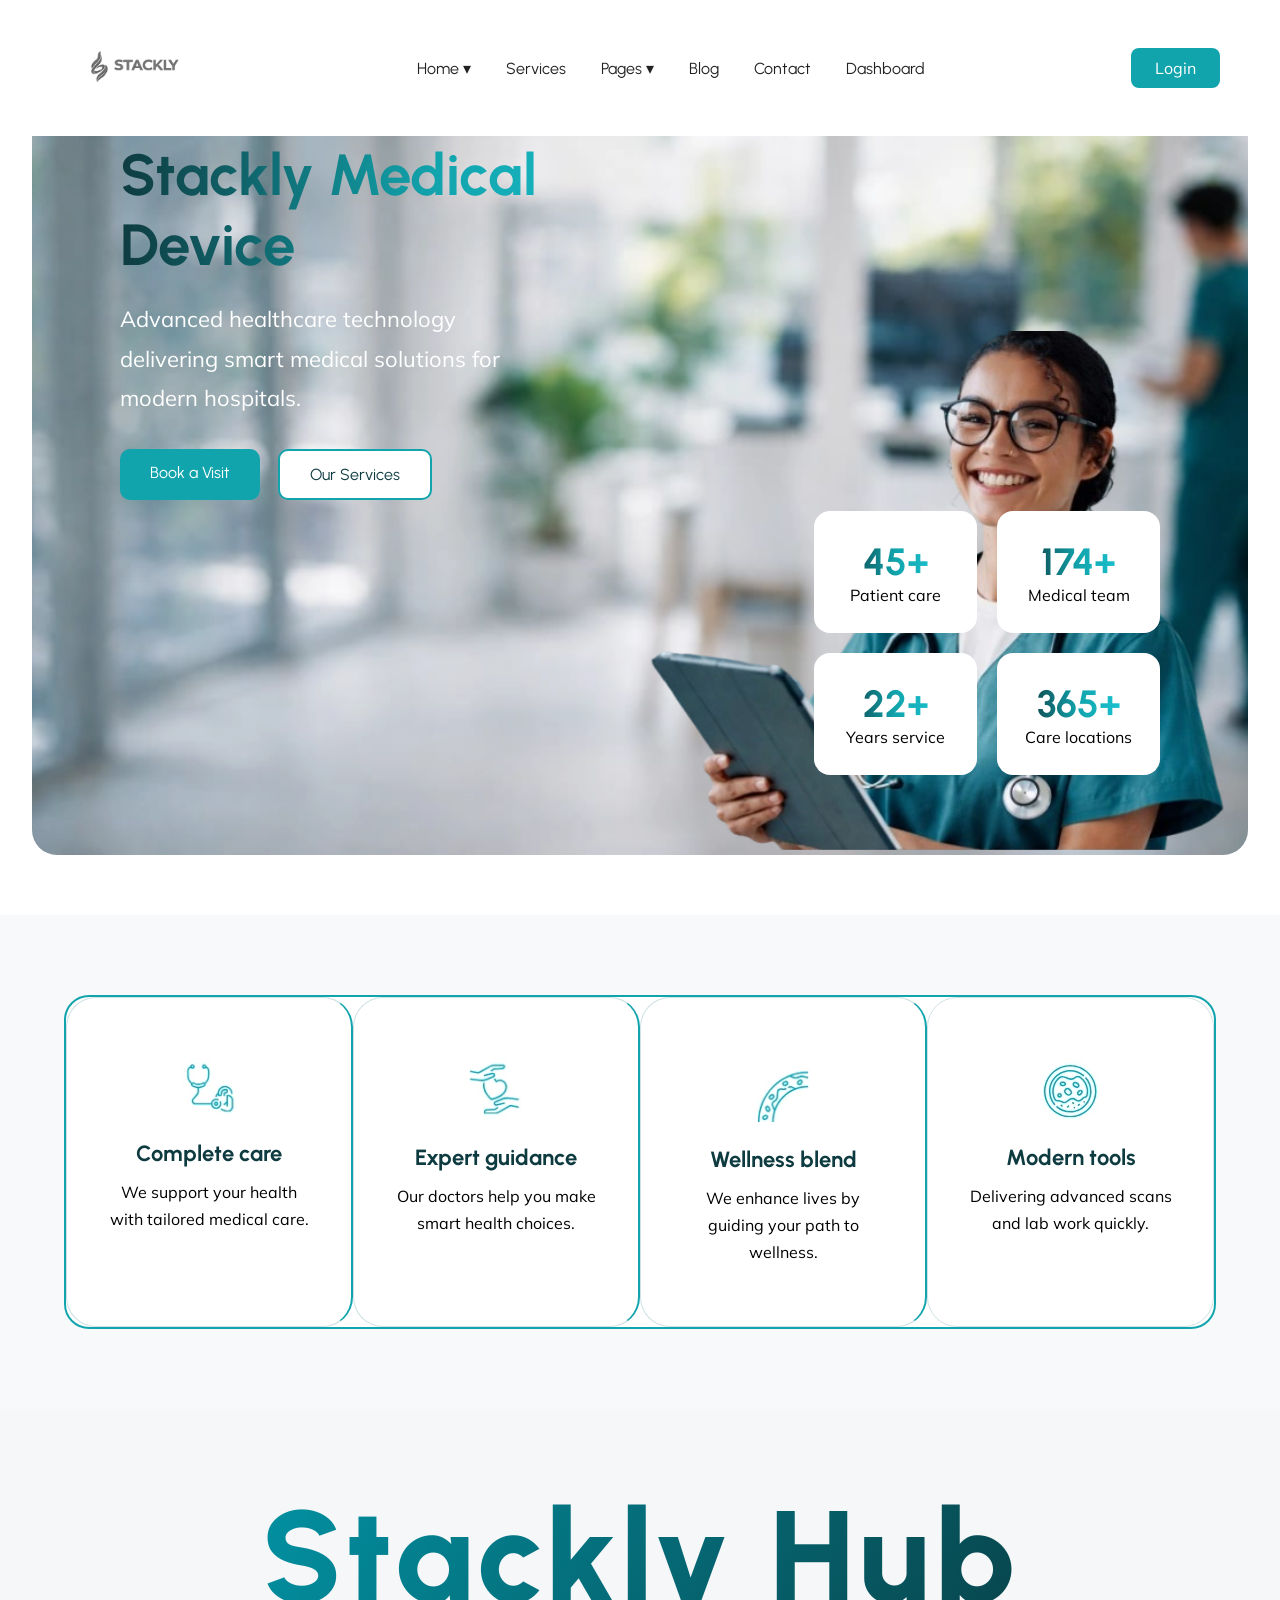
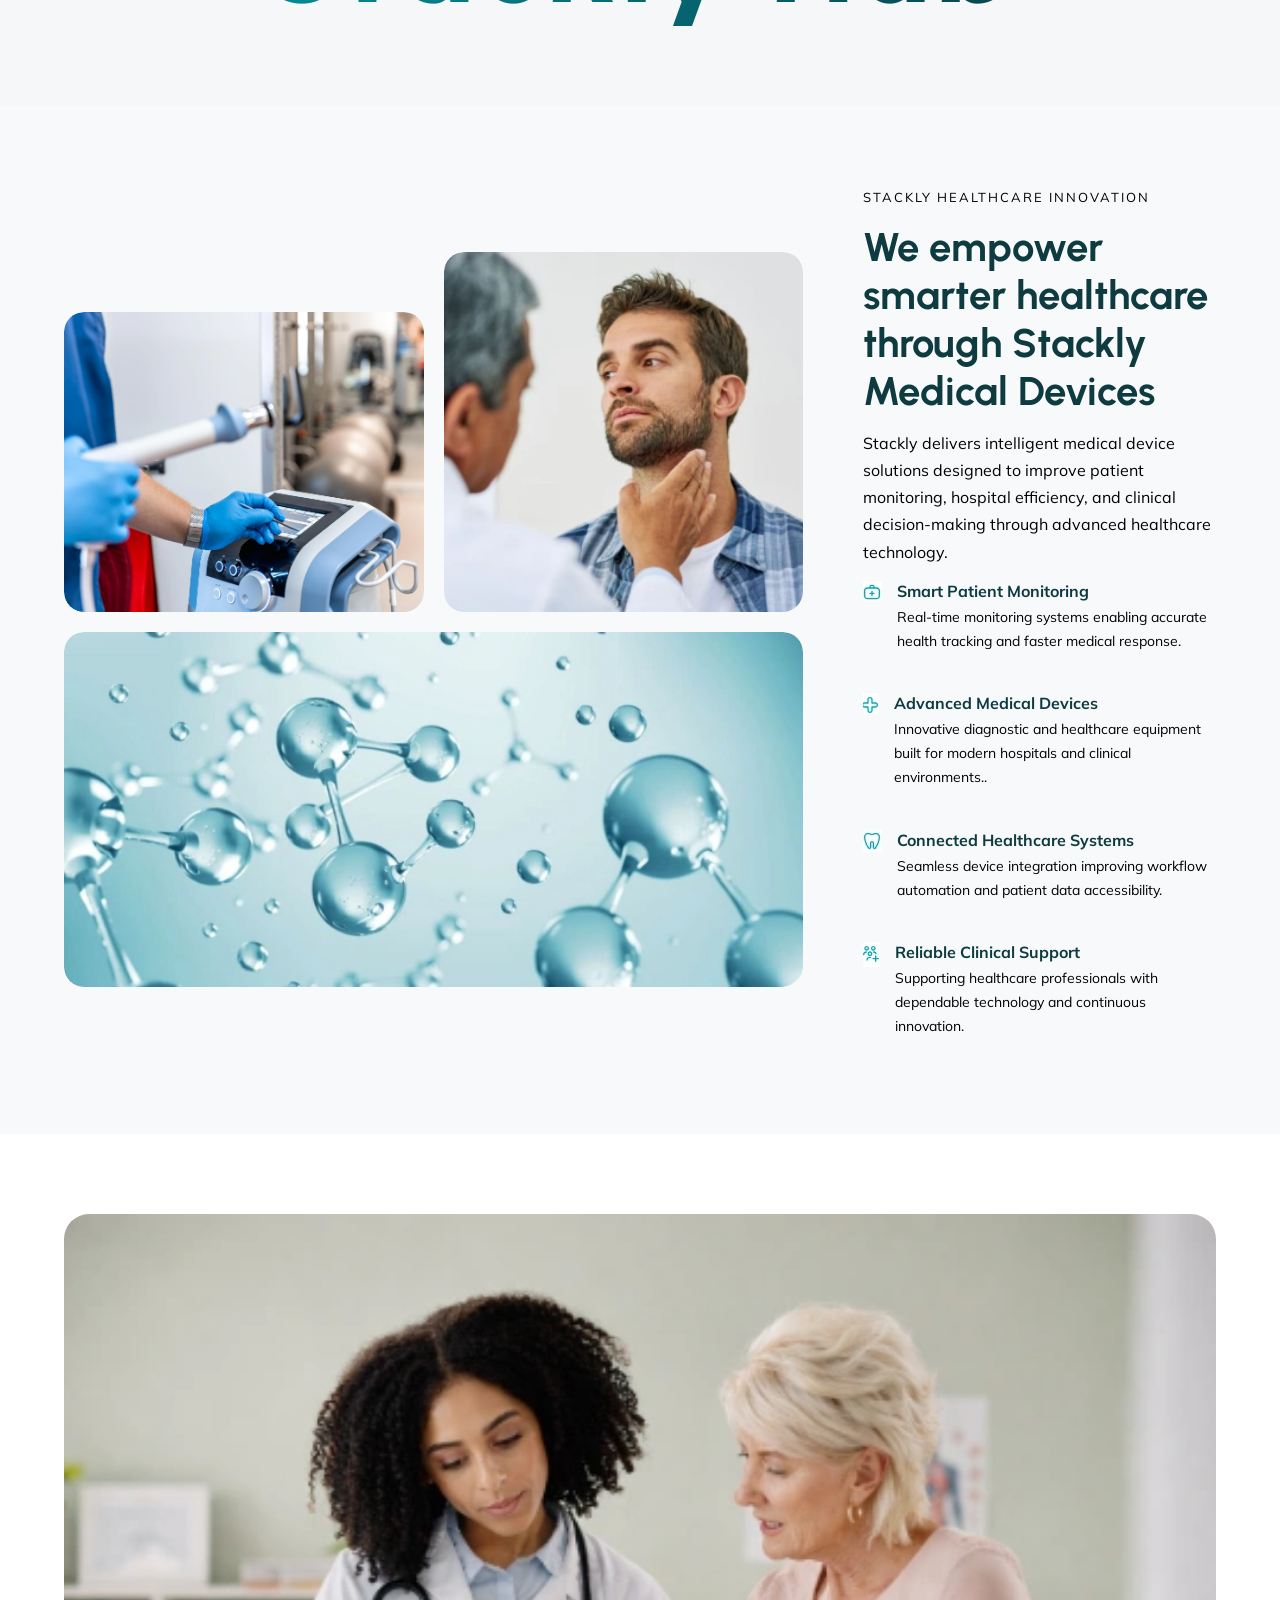
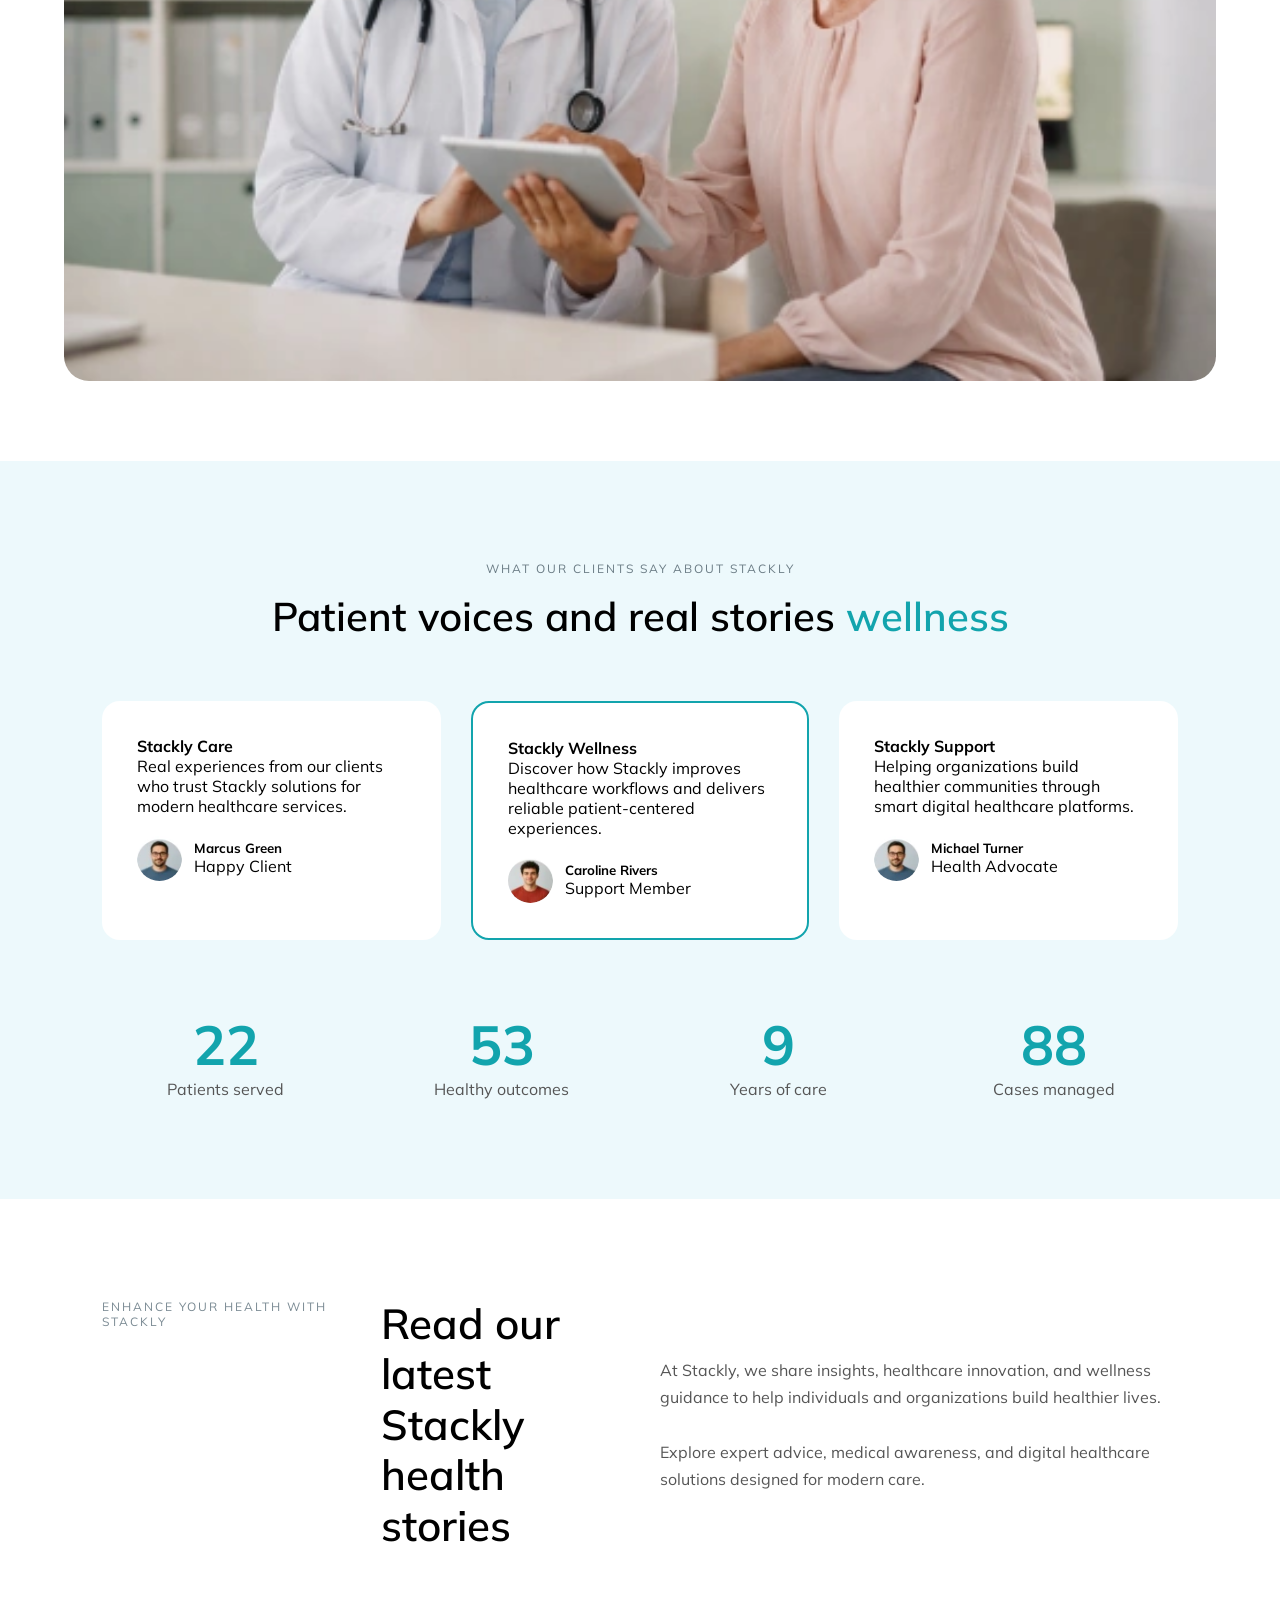
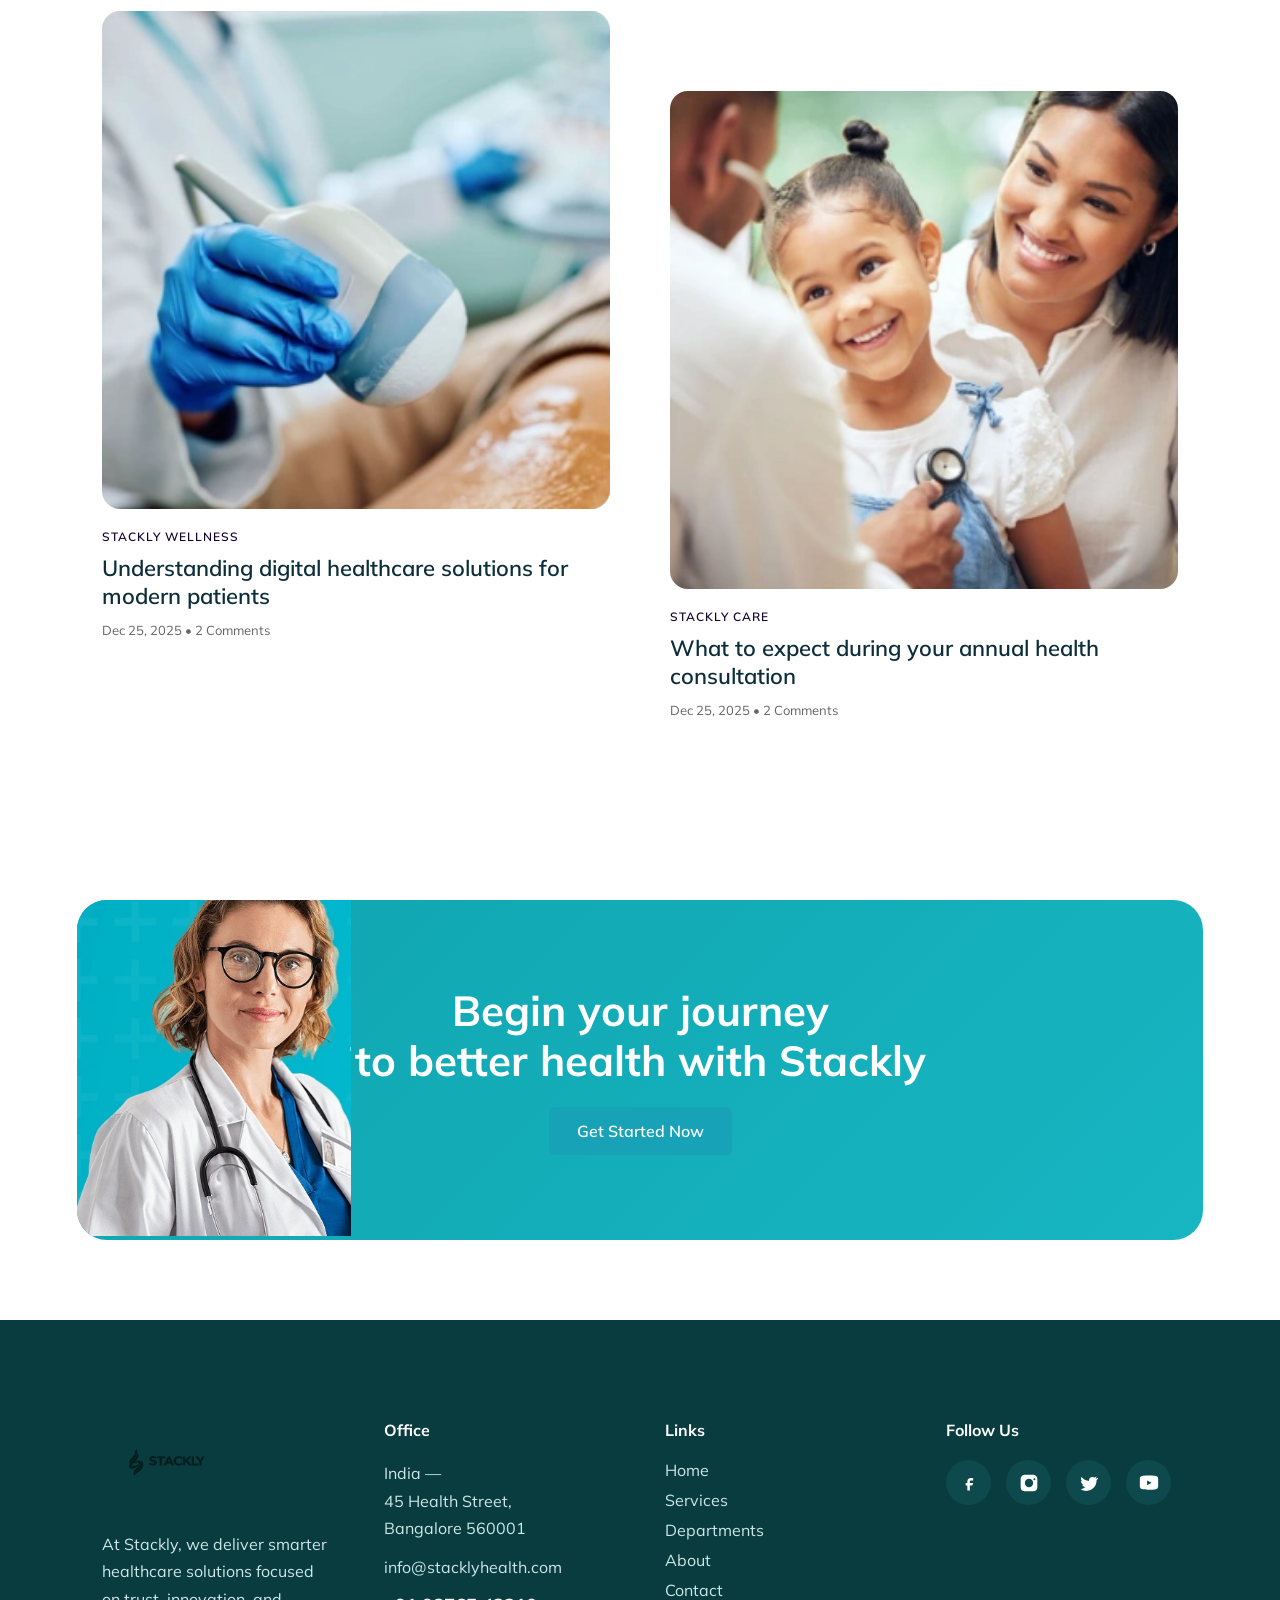
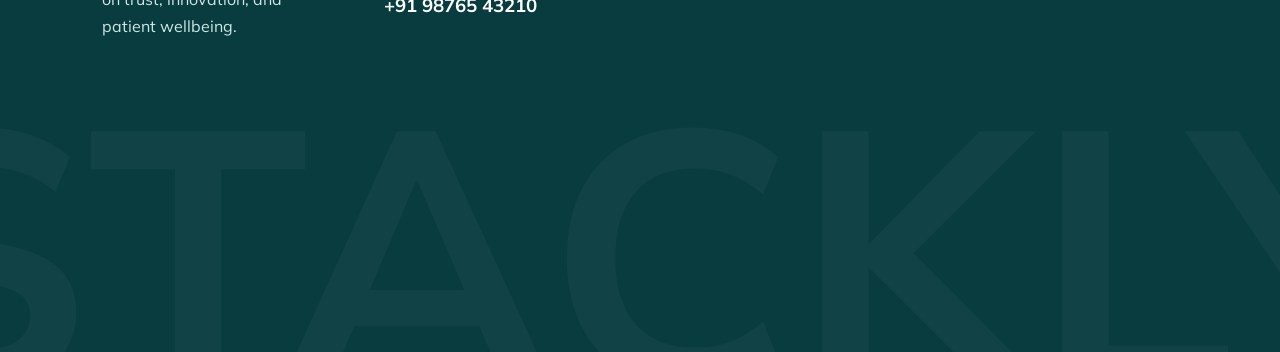
==== index.html @ c8703c29 "new commit" ====
<!DOCTYPE html>
<html lang="en">
<head>

<meta charset="UTF-8">
<meta name="viewport" content="width=device-width,initial-scale=1">

<title>Stackly Medical</title>

<link rel="stylesheet" href="style.css">

<link href="https://fonts.googleapis.com/css2?family=Urbanist:wght@700&family=Mulish:wght@400&display=swap" rel="stylesheet">

<link href="https://cdnjs.cloudflare.com/ajax/libs/font-awesome/6.5.0/css/all.min.css" rel="stylesheet">

</head>

<body>

<!-- ================= NAVBAR ================= -->
<header class="header">

<div class="logo">
<img src="images/bank.webp">
</div>

<nav class="nav" id="nav">

<button class="close-btn" id="closeBtn">✕</button>

<ul>

<li class="dropdown">
<a href="index.html">Home ▾</a>
<ul class="menu">
<li><a href="home2.html">Home 2</a></li>
</ul>
</li>

<li><a href="services.html">Services</a></li>

<li class="dropdown">
<a href="#">Pages ▾</a>
<ul class="menu">
<li><a href="departments.html">Departments</a></li>
<li><a href="about.html">AboutUs</a></li>
<li><a href="ourdoctors.html">OurDoctors</a></li>


</ul>
</li>

<li><a href="blog.html">Blog</a></li>
<li><a href="contact.html">Contact</a></li>
<li><a href="dashboard.html">Dashboard</a></li>

</ul>

<!-- ✅ MOBILE LOGIN -->
<div class="mobile-login">
<a href="login.html" class="login-btn desktop-login">
Login
</a>
</div>

</nav>

<!-- ✅ DESKTOP LOGIN -->
<a href="login.html" class="login-btn desktop-login">
Login
</a>

</button>

<div class="hamburger" id="hamburger">☰</div>

</header>


<!-- ================= HERO ================= -->

<section class="hero">

<div class="hero-bg"></div>

<!-- LEFT -->
<div class="hero-left reveal">
<h1>Stackly Medical Device</h1>

<p>
Advanced healthcare technology delivering smart
medical solutions for modern hospitals.
</p>

<div class="buttons">
<a href="404.html" class="primary">
Book a Visit
</a>

<a href="404.html" class="secondary">
Our Services
</a>
</div>
</div>


<!-- CENTER IMAGE -->
<div class="hero-image reveal">
<img src="images/girl5.webp">
</div>


<!-- RIGHT COUNTERS -->
<div class="hero-right reveal">

<div class="card">
<h2 class="counter" data-target="45">0</h2>
<p>Patient care</p>
</div>

<div class="card">
<h2 class="counter" data-target="174">0</h2>
<p>Medical team</p>
</div>

<div class="card">
<h2 class="counter" data-target="22">0</h2>
<p>Years service</p>
</div>

<div class="card">
<h2 class="counter" data-target="365">0</h2>
<p>Care locations</p>
</div>

</div>

</section>



<section class="features">

<div class="feature-box">

<div class="feature-card reveal">
<img src="images/doctorcare.webp" alt="">
<h3>Complete care</h3>
<p>We support your health with tailored medical care.</p>
</div>

<div class="feature-card reveal">
<img src="images/doctor1 (1).webp" alt="">
<h3>Expert guidance</h3>
<p>Our doctors help you make smart health choices.</p>
</div>

<div class="feature-card reveal">
<img src="images/doctor1 (2).webp" alt="">
<h3>Wellness blend</h3>
<p>We enhance lives by guiding your path to wellness.</p>
</div>

<div class="feature-card reveal">
<img src="images/doctor1 (3).webp" alt="">
<h3>Modern tools</h3>
<p>Delivering advanced scans and lab work quickly.</p>
</div>

</div>

</section>


<section class="health-hub">
  <h1 class="moving-text">
    Stackly  Hub
  </h1>
</section>



<section class="about-section">

<div class="about-container">

<!-- LEFT IMAGE GRID -->
<div class="about-images  reveal-left">

<div class="img-box img1">
<img src="images/baa3.webp">
</div>

<div class="img-box img2">
<img src="images/baa (1).webp">
</div>

<div class="img-box img3">
<img src="images/baa (2).webp">
</div>

</div>


<!-- RIGHT CONTENT -->
<div class="about-content reveal-right">

<p class="sub">STACKLY HEALTHCARE INNOVATION</p>

<h2>
We empower smarter healthcare through
Stackly Medical Devices
</h2>

<p class="desc">
Stackly delivers intelligent medical device solutions designed
to improve patient monitoring, hospital efficiency, and clinical
decision-making through advanced healthcare technology.
</p>


<div class="features-list">

<div class="feature-item  reveal-up">
<img src="images/chee (1).webp">
<div>
<h4>Smart Patient Monitoring</h4>
<p>Real-time monitoring systems enabling accurate health tracking
and faster medical response.</p>
</div>
</div>

<div class="feature-item  reveal-up">
<img src="images/chee (2).webp">
<div>
<h4>Advanced Medical Devices</h4>
<p>Innovative diagnostic and healthcare equipment built for
modern hospitals and clinical environments..</p>
</div>
</div>

<div class="feature-item reveal-up">
<img src="images/chee (3).webp">
<div>
<h4>Connected Healthcare Systems</h4>
<p>Seamless device integration improving workflow automation
and patient data accessibility.</p>
</div>
</div>

<div class="feature-item reveal-up">
<img src="images/chee (4).webp">
<div>
<h4>Reliable Clinical Support</h4>
<p>Supporting healthcare professionals with dependable
technology and continuous innovation.</p>
</div>
</div>

</div>

</div>

</div>
</section>

<section class="cta-banner">

  <img src="images/he.webp" class="cta-img">

  <div class="cta-content">
      <h2>
        Prioritize your health with <br>
        <span>Stackly Care</span>
      </h2>
<a href="404.html" class="cta-btn">
Book a Visit
</a>
  </div>

</section>



<!-- ===== TESTIMONIAL SECTION ===== -->
<section class="testimonial-section">

<p class="sub-title reveal-item">
WHAT OUR CLIENTS SAY ABOUT STACKLY
</p>

<h2 class="main-title reveal-item">
Patient voices and real stories <span>wellness</span>
</h2>


<div class="testimonial-grid">

<div class="test-card reveal-item">
<h4>Stackly Care</h4>
<p>
Real experiences from our clients who trust Stackly
solutions for modern healthcare services.
</p>

<div class="user">
<img src="images/t3.webp">
<div>
<h5>Marcus Green</h5>
<span>Happy Client</span>
</div>
</div>
</div>


<div class="test-card active reveal-item">
<h4>Stackly Wellness</h4>
<p>
Discover how Stackly improves healthcare workflows
and delivers reliable patient-centered experiences.
</p>

<div class="user">
<img src="images/t2.webp">
<div>
<h5>Caroline Rivers</h5>
<span>Support Member</span>
</div>
</div>
</div>


<div class="test-card reveal-item">
<h4>Stackly Support</h4>
<p>
Helping organizations build healthier communities
through smart digital healthcare platforms.
</p>

<div class="user">
<img src="images/t3.webp">
<div>
<h5>Michael Turner</h5>
<span>Health Advocate</span>
</div>
</div>
</div>

</div>


<!-- ===== STATS ===== -->
<div class="stats-grid">

<div class="stat reveal-item">
<h3>22</h3>
<p>Patients served</p>
</div>

<div class="stat reveal-item">
<h3>53</h3>
<p>Healthy outcomes</p>
</div>

<div class="stat reveal-item">
<h3>9</h3>
<p>Years of care</p>
</div>

<div class="stat reveal-item">
<h3>88</h3>
<p>Cases managed</p>
</div>

</div>

</section>



<section class="blog-section">

<div class="blog-header">
<div class="blog-left reveal">
<p class="blog-sub">ENHANCE YOUR HEALTH WITH STACKLY</p>

<h2>
Read our latest <br>
Stackly health stories
</h2>
</div>
<div class="blog-right reveal">
<p>
At Stackly, we share insights, healthcare innovation,
and wellness guidance to help individuals and
organizations build healthier lives.
<br><br>
Explore expert advice, medical awareness,
and digital healthcare solutions designed
for modern care.
</p>
</div>

</div>


<!-- BLOG GRID -->
<div class="blog-grid">

<!-- LEFT CARD -->
<div class="blog-card left-card reveal">
<img src="images/e1 (1).webp">

<span>STACKLY WELLNESS</span>

<h3>
Understanding digital healthcare
solutions for modern patients
</h3>

<p class="meta">Dec 25, 2025 • 2 Comments</p>
</div>


<!-- RIGHT CARD -->
<div class="blog-card right-card reveal">
<img src="images/e1 (2).webp">

<span>STACKLY CARE</span>

<h3>
What to expect during your
annual health consultation
</h3>

<p class="meta">Dec 25, 2025 • 2 Comments</p>
</div>

</div>

</section>
<section class="stackly-banner">

    <div class="stackly-banner-box">

        <!-- IMAGE -->
        <div class="stackly-banner-img">
            <img src="images/doctorm.webp" alt="">
        </div>

        <!-- CONTENT -->
        <div class="stackly-banner-content">
            <h2>
                Begin your journey <br>
                to better health with <span>Stackly</span>
            </h2>

           <a href="404.html" class="stackly-banner-btn">
    Get Started Now
</a>
        </div>

    </div>

</section>

<footer class="stackly-footer">

<div class="footer-container">

    <div class="footer-col">
        <img src="images/bank.webp" class="footer-logo">

        <p>
            At Stackly, we deliver smarter healthcare
            solutions focused on trust, innovation,
            and patient wellbeing.
        </p>
    </div>

    <div class="footer-col">
        <h4>Office</h4>
        <p>
            India —<br>
            45 Health Street,<br>
            Bangalore 560001
        </p>

        <p>info@stacklyhealth.com</p>
        <h3>+91 98765 43210</h3>
    </div>

    <div class="footer-col">
        <h4>Links</h4>
        <ul>
            <li><a href="index.html">Home</a></li>
            <li><a href="services.html">Services</a></li>
            <li><a href="departments.html">Departments</a></li>
            <li><a href="about.html">About</a></li>
            <li><a href="contact.html">Contact</a></li>
        </ul>
    </div>

    <div class="footer-col">
    <h4>Follow Us</h4>

    <div class="social-icons">

        <!-- Facebook -->
        <a href="404.html" class="social-icon">
            <svg viewBox="0 0 24 24">
                <path d="M14 9h3V6h-3c-2.2 0-4 1.8-4 4v2H8v3h2v6h3v-6h3l1-3h-4v-2c0-.6.4-1 1-1z"/>
            </svg>
        </a>

        <!-- Instagram -->
        <a href="404.html" class="social-icon">
            <svg viewBox="0 0 24 24">
                <path d="M7 2C4.2 2 2 4.2 2 7v10c0 
                2.8 2.2 5 5 5h10c2.8 0 5-2.2 
                5-5V7c0-2.8-2.2-5-5-5H7zm5 
                5a5 5 0 110 10 5 5 0 010-10zm6.5-.8a1.2 
                1.2 0 110 2.4 1.2 1.2 0 010-2.4z"/>
            </svg>
        </a>

        <!-- Twitter -->
        <a href="404.html" class="social-icon">
            <svg viewBox="0 0 24 24">
                <path d="M22 5.9c-.8.4-1.6.6-2.5.7.9-.5 
                1.5-1.3 1.8-2.3-.8.5-1.8.9-2.8 
                1.1A4.3 4.3 0 0012 8.5c0 .3 
                0 .7.1 1C8.3 9.3 5.1 7.5 
                3 4.8c-.4.6-.6 1.3-.6 
                2 0 1.4.7 2.6 1.8 
                3.3-.7 0-1.3-.2-1.9-.5v.1c0 
                2 1.4 3.7 3.3 4.1-.3.1-.7.2-1.1.2-.3 
                0-.5 0-.8-.1.5 1.6 2.1 
                2.8 4 2.9A8.7 8.7 0 
                012 19.5a12.3 12.3 0 
                006.7 2c8 0 12.4-6.6 
                12.4-12.4v-.6c.8-.6 
                1.5-1.3 2-2.1z"/>
            </svg>
        </a>

        <!-- YouTube -->
        <a href="404.html" class="social-icon">
            <svg viewBox="0 0 24 24">
                <path d="M23 7s-.2-1.7-.8-2.4c-.8-.9-1.6-.9-2-1C17.6 
                3 12 3 12 3h0s-5.6 
                0-8.2.6c-.4.1-1.2.1-2 
                1C1.2 5.3 1 7 1 7S1 
                8.9 1 10.7v1.6C1 
                14.1 1 16 1 
                16s.2 1.7.8 2.4c.8.9 
                1.9.9 2.4 1 1.8.2 
                7.8.6 7.8.6s5.6 
                0 8.2-.6c.4-.1 1.2-.1 
                2-1 .6-.7.8-2.4.8-2.4s0-1.9 
                0-3.7v-1.6C23 
                8.9 23 7 23 7zM9.7 
                14.6V8.9l5.5 
                2.9-5.5 2.8z"/>
            </svg>
        </a>

    </div>
</div>

</div>

<!-- BIG BACKGROUND TEXT -->
<div class="footer-bg-text">STACKLY</div>

</footer>
<script src="main.js"></script>

</body>
</html>
---- style.css ----
html,body{
overflow-x:hidden;
width:100%;
}

*{
margin:0;
padding:0;
box-sizing:border-box;
}

body{
font-family:'Mulish';
}

/* HEADER */

.header{
display:flex;
align-items:center;
justify-content:space-between;
padding:18px 60px;
background:white;
position:fixed;
width:100%;
z-index:999;
}

.nav{
margin:auto;
}

.nav ul{

gap:35px;
list-style:none;
}

.nav a{
font-family:'Urbanist';
text-decoration:none;
color:#222;
}

/* ========= STRAIGHT DROPDOWN ========= */

.dropdown{
position:relative;
}

.menu{
position:absolute;
top:100%;
left:50%;
transform:translateX(-50%);

background:white;
border-radius:12px;
box-shadow:0 10px 25px rgba(0,0,0,.15);

min-width:220px;

display:block;
opacity:0;
visibility:hidden;
transition:.3s;
}

.menu li{
display:block;
width:100%;
}

.menu li a{
display:block;
padding:12px 20px;
text-align:left;
}

.dropdown:hover .menu{
opacity:1;
visibility:visible;
}

/* LOGIN */

.login-btn{
background:#12a4ad;
color:white;
border:none;
padding:10px 22px;
border-radius:8px;
cursor:pointer;
}

/* HERO */

.hero{
height:95vh;
position:relative;
}

.hero-bg{
position:absolute;
width:95%;
height:100%;
left:50%;
transform:translateX(-50%);
background:url(images/bgimage.webp) center/cover;
border-radius:25px;
}

/* LEFT CONTENT */

.hero-left{
position:absolute;
top:140px;
left:120px;
color:white;
max-width:420px;
}

.hero-left h1{
font-family:'Urbanist';
font-size:55px;
}

/* CENTER IMAGE */

.hero-image{
position:absolute;
bottom:0;
left:50%;
transform:translateX(-50%);
}

.hero-image img{
height:520px;
}

/* RIGHT COUNTERS */

.hero-right{
position:absolute;
right:120px;
bottom:80px;

display:grid;
grid-template-columns:repeat(2,1fr);
gap:20px;
}

.card{
background:white;
padding:25px;
border-radius:15px;
text-align:center;
}

/* ANIMATION */

.reveal{
opacity:0;
transform:translateY(80px);
transition:1s;
}

.reveal.active{
opacity:1;
transform:translateY(0);
}



/* ================= NAVBAR ================= */

.nav > ul{
display:flex;
gap:35px;
list-style:none;
}

/* ONLY MAIN MENU FLEX */
/* dropdown will NOT inherit flex */

.dropdown{
position:relative;
}

/* ================= DESKTOP DROPDOWN ================= */

.dropdown .menu{

position:absolute;
top:100%;
left:0;

background:#fff;
border-radius:12px;
box-shadow:0 10px 25px rgba(0,0,0,.15);

min-width:220px;

/* 🔥 FORCE COLUMN */
display:block;

opacity:0;
visibility:hidden;

padding:10px 0;
z-index:999;
}

/* VERY IMPORTANT */
.dropdown .menu li{
display:block;
width:100%;
}

/* links */
.dropdown .menu li a{
display:block;
padding:12px 20px;
text-align:left;
white-space:nowrap;
}

/* SHOW */
.dropdown:hover .menu{
opacity:1;
visibility:visible;
}
/* MOBILE */

.hamburger{display:none;}
.close-btn{display:none;}

@media(max-width:900px){

.hamburger{display:block;}

.nav{
position:fixed;
top:0;
right:-100%;
width:100%;
height:100vh;
background:#0e3b40;
padding-top:90px;
transition:.4s;
}

.nav.active{right:0;}

.nav ul{
flex-direction:column;
gap:25px;
padding-left:40px;
}

.nav a{
color:white;
font-size:22px;
}

.close-btn{
display:block;
position:absolute;
top:20px;
right:20px;
background:none;
border:none;
color:white;
font-size:28px;
}

.menu{
position:static;
background:none;
box-shadow:none;
display:none;
opacity:1;
visibility:visible;
}

.dropdown.active .menu{
display:block;
}

}



/* ================= MOBILE RESPONSIVE ================= */

@media(max-width:900px){

/* HEADER */

.header{
padding:15px 20px;
}

.hamburger{
display:block;
font-size:26px;
cursor:pointer;
}

/* ===== MOBILE MENU ===== */

.nav{
position:fixed;
top:0;
right:-100%;
width:100%;
height:100vh;
background:#0e3b40;
transition:.4s;
padding-top:80px;
overflow-y:auto;
}

.nav.active{
right:0;
}

.nav > ul{
flex-direction:column;
gap:25px;
padding-left:30px;
}

.nav a{
color:black;
font-size:22px;
}

/* CLOSE BUTTON */

.close-btn{
display:block;
position:absolute;
top:20px;
right:25px;
font-size:28px;
background:none;
border:none;
color:white;
}

/* MOBILE DROPDOWN */

.menu{
position:static;
background:none;
box-shadow:none;
display:none;
padding-left:15px;
}

.dropdown.active .menu{
display:block;
}

.menu li a{
color:black;
padding:10px 0;
}

/* ===== HERO STACK ===== */

.hero{
height:auto;
padding-top:120px;
}

/* remove absolute layout */

.hero-left,
.hero-image,
.hero-right{
position:static;
transform:none;
text-align:center;
margin:auto;
}

/* text */

.hero-left{
padding:20px;
}

.hero-left h1{
font-size:34px;
}

/* IMAGE */

.hero-image img{
width:85%;
height:auto;
margin-top:20px;
}

/* COUNTERS */

.hero-right{
margin-top:30px;
display:grid;
grid-template-columns:1fr 1fr;
gap:15px;
padding:0 20px;
}

/* CARDS */

.card{
width:100%;
padding:18px;
}

}



/* ===== BLUE MOVING TEXT EFFECT ===== */

.hero-left h1{

font-family:'Urbanist';
font-size:58px;
font-weight:700;

/* blue gradient */
background:linear-gradient(
90deg,
#0e3b40,
#12a4ad,
#1ccad8,
#12a4ad,
#0e3b40
);

background-size:300%;

/* show color inside text */
-webkit-background-clip:text;
-webkit-text-fill-color:transparent;

animation:blueMove 10s linear infinite;;
}

/* animation */
@keyframes blueMove{
0%{
background-position:0%;
}
100%{
background-position:300%;
}
}


/* ===== HERO PARAGRAPH SIZE ===== */

.hero-left p{
font-size:22px;        /* text size bigger */
line-height:1.8;       /* space between lines */
max-width:550px;       /* clean reading width */
margin-top:20px;
color:white;
font-weight:400;
}


/* ================= BUTTON GROUP ================= */

.buttons{
display:flex;
gap:18px;
margin-top:30px;
flex-wrap:wrap;
}


/* ===== PRIMARY BUTTON ===== */

.primary{
background:#12a4ad;
color:white;
border:none;
padding:14px 30px;
font-size:16px;
font-family:'Urbanist';
border-radius:10px;
cursor:pointer;
transition:all 0.35s ease;
}

/* hover */
.primary:hover{
background:#0e3b40;
transform:translateY(-4px);
box-shadow:0 10px 25px rgba(0,0,0,0.25);
}


/* ===== SECONDARY BUTTON ===== */

.secondary{
background:white;
color:#0e3b40;
border:2px solid #12a4ad;
padding:14px 30px;
font-size:16px;
font-family:'Urbanist';
border-radius:10px;
cursor:pointer;
transition:all 0.35s ease;
}

/* hover */
.secondary:hover{
background:#12a4ad;
color:white;
transform:translateY(-4px);
box-shadow:0 10px 25px rgba(0,0,0,0.25);
}


/* ===== COUNTER NUMBER COLOR ===== */

.card h2{
font-size:38px;
font-family:'Urbanist';
font-weight:700;

/* medical blue gradient */
background:linear-gradient(
90deg,
#0e3b40,
#12a4ad,
#1ccad8
);

-webkit-background-clip:text;
-webkit-text-fill-color:transparent;
}


.card{
background:white;
padding:28px;
border-radius:16px;
text-align:center;
transition:.3s;
}

.card:hover{
transform:translateY(-6px);
box-shadow:0 15px 30px rgba(0,0,0,0.15);
}



@media(max-width:900px){

.nav{
position:fixed;
top:0;
right:-100%;
width:100%;
height:100vh;
background:#0e3b40;
transition:.4s;
padding-top:80px;
overflow-y:auto;
}

.nav.active{
right:0;
}

/* STACK MENU */
.nav > ul{
flex-direction:column;
gap:22px;
padding-left:35px;
}

/* LINKS */
.nav a{
color:white;
font-size:22px;
}




/* ===== DROPDOWN FIX ===== */

.menu{
position:relative;   /* 🔥 FIX */
top:auto;
left:auto;
transform:none;

display:none;
background:none;
box-shadow:none;

width:100%;
margin-top:10px;
padding-left:20px;
}

/* SHOW */
.dropdown.active .menu{
display:block;
}

/* submenu */
.menu li{
padding:6px 0;
}

.menu li a{
color:black;
font-size:18px;
}

/* LOGIN INSIDE MENU */
.mobile-login{
display:block;
padding:25px 35px;
}

.desktop-login{
display:none;
}

}


.desktop-login{
background:#12a4ad;
color:white;
border:none;
padding:10px 24px;
border-radius:8px;
cursor:pointer;
}

.mobile-login{
display:none;
}






/* ===== SECTION ===== */

.features{
padding:80px 5%;
background:#f7f9fa;
}

/* MAIN BORDER BOX */

.feature-box{
display:grid;
grid-template-columns:repeat(4,1fr);
border:2px solid #12a4ad;
border-radius:25px;
overflow:hidden;
background:#fff;
}

/* CARD */

.feature-card{
text-align:center;
padding:60px 30px;
transition:.4s;
position:relative;
}

/* vertical divider */
.feature-card:not(:last-child){
border-right:2px solid #12a4ad;
}

/* ICON */

.feature-card img{
width:55px;
margin-bottom:20px;
}

/* TITLE */

.feature-card h3{
font-size:22px;
font-family:'Urbanist';
margin-bottom:10px;
color:#0e3b40;
}

/* TEXT */

.feature-card p{
font-size:16px;
font-family:'Mulish';
color:#6b7b83;
line-height:1.6;
}

/* HOVER EFFECT */

.feature-card:hover{
background:#12a4ad;
transform:translateY(-8px);
}

.feature-card:hover h3,
.feature-card:hover p{
color:#fff;
}

.reveal{
opacity:0;
transform:translateY(60px);
transition:1s ease;
}

.reveal.active{
opacity:1;
transform:translateY(0);
}


/* TABLET */
@media(max-width:992px){

.feature-box{
grid-template-columns:repeat(2,1fr);
}

.feature-card:nth-child(2){
border-right:none;
}

.feature-card{
border-bottom:2px solid #12a4ad;
}

}
/* MOBILE FIX */
@media(max-width:576px){

.feature-box{
grid-template-columns:1fr;

/* ✅ prevent overflow */
margin-top:30px;
overflow:hidden;
}

/* card fix */
.feature-card{
border-right:none !important;
border-bottom:2px solid #12a4ad;

/* ✅ spacing inside */
padding:40px 20px;
}

/* remove last border */
.feature-card:last-child{
border-bottom:none;
}

/* ✅ section spacing */
.features{
padding-top:60px;
}

}


/* CARD HOVER */
.feature-card:hover{
background:#12a4ad;
transform:translateY(-8px);
}

/* TEXT COLOR CHANGE ONLY */
.feature-card:hover h3,
.feature-card:hover p{
color:#ffffff;
}

/* KEEP IMAGE NORMAL */
.feature-card img{
transition:0.3s;
}



/* ===== FULL WIDTH SECTION ===== */

.health-hub{
width:100%;
overflow:hidden;
padding:80px 0;
text-align:center;
background:#f5f7f8;
}

/* ===== BIG TEXT ===== */
.moving-text{

font-family:'Urbanist';
font-weight:900;

/* 🔥 VERY BIG TEXT */
font-size:18vw;

line-height:1;
white-space:nowrap;

/* gradient moving */
background:linear-gradient(
90deg,
#0e3b40,
#12a4ad,
#1ccad8,
#0e3b40
);

background-size:300%;
-webkit-background-clip:text;
-webkit-text-fill-color:transparent;

animation:moveGradient 6s linear infinite;
}
/* ANIMATION */

@keyframes moveGradient{
0%{
background-position:0% center;
}
100%{
background-position:300% center;
}
}


.moving-text{
opacity:0;
transform:translateY(120px);
transition:1.2s ease;
}

.moving-text.show{
opacity:1;
transform:translateY(0);
}

.features{
margin-top:60px;
}


.about-section{
padding:80px 5%;
background:#f7f9fa;
}

.about-container{
display:grid;
grid-template-columns:1fr 1fr;
align-items:center;
gap:60px;
}


.about-images{
display:grid;
grid-template-columns:repeat(2,1fr);
gap:20px;
}

/* BIG BOTTOM IMAGE */
.img3{
grid-column:span 2;
}

.img-box img{
width:100%;
height:100%;
object-fit:cover;
border-radius:20px;
display:block;
}


.about-content h2{
font-family:'Urbanist';
font-size:40px;
color:#0e3b40;
margin:15px 0;
}

.sub{
color:#12a4ad;
font-size:13px;
letter-spacing:2px;
}

.desc{
font-family:'Mulish';
color:#6b7b83;
margin-bottom:30px;
line-height:1.7;
}


.features-list{
display:flex;
flex-direction:column;
gap:25px;
}

.feature-item{
display:flex;
gap:15px;
align-items:flex-start;
}

.feature-item img{
width:28px;
}

.feature-item h4{
margin:0;
color:#0e3b40;
}

.feature-item p{
margin:5px 0 0;
color:#6b7b83;
font-size:14px;
}


.about-container{
align-items:center;
}


/* TABLET */
@media(max-width:992px){

.about-container{
grid-template-columns:1fr;
}

.about-images{
order:1;
}

.about-content{
order:2;
}

}


/* MOBILE */
@media(max-width:576px){

.about-section{
padding:60px 20px;
}

.about-content h2{
font-size:28px;
}

.about-images{
grid-template-columns:1fr;
}

.img3{
grid-column:span 1;
}

}


/* ========= INITIAL STATE ========= */

.reveal-left,
.reveal-right,
.reveal-up{
opacity:0;
transition:1s ease;
}

/* LEFT IMAGE ANIMATION */
.reveal-left{
transform:translateX(-120px);
}

/* RIGHT CONTENT */
.reveal-right{
transform:translateX(120px);
}

/* ICON ITEMS */
.reveal-up{
transform:translateY(80px);
}


/* ========= ACTIVE STATE ========= */

.reveal-active{
opacity:1;
transform:translate(0,0);
}


.feature-item:nth-child(1){
transition-delay:.2s;
}

.feature-item:nth-child(2){
transition-delay:.5s;
}

.feature-item:nth-child(3){
transition-delay:.8s;
}

.feature-item:nth-child(4){
transition-delay:1.1s;
}

/* ===== CTA SECTION ===== */
.cta-banner{
    position:relative;
    width:90%;
    margin:80px auto;
    border-radius:25px;
    overflow:hidden;
}
/* IMAGE */
.cta-img{
    width:100%;
    height:auto;     /* ✅ keeps full image */
    display:block;
}

/* CONTENT */
.cta-content{
    position:absolute;
    left:60px;
    bottom:40px;

    color:white;

    /* hidden initially */
    opacity:0;
    transform:translateY(60px);
    transition:0.6s ease;
}

/* SHOW ON HOVER */
.cta-banner:hover .cta-content{
    opacity:1;
    transform:translateY(0);
}

/* TEXT STYLE */
.cta-content h2{
    font-size:32px;
    font-weight:600;
    line-height:1.3;
    font-family:'Urbanist',sans-serif;
}

/* STACKLY COLOR */
.cta-content span{
    color:#2cc6cf;
}

/* BUTTON */
.cta-btn{
    margin-top:18px;
    padding:12px 26px;
    border:none;
    background:#12a4ad;
    color:white;
    font-size:15px;
    border-radius:8px;
    cursor:pointer;
    transition:.3s;
}

.cta-btn:hover{
    transform:translateY(-3px);
}

@media (max-width:1024px){

.cta-banner{
    width:95%;
}

.cta-content{
    left:40px;
    bottom:30px;
}

.cta-content h2{
    font-size:26px;
}

.cta-btn{
    padding:10px 22px;
    font-size:14px;
}

}

@media (max-width:768px){

.cta-banner{
    width:95%;
    border-radius:18px;
}

/* FULL IMAGE RESPONSIVE */
.cta-img{
    width:100%;
    height:auto;
}

/* CENTER CONTENT */
.cta-content{
    left:50%;
    bottom:25px;
    transform:translateX(-50%) translateY(60px);
    text-align:center;
}

/* HOVER EFFECT */
.cta-banner:hover .cta-content{
    transform:translateX(-50%) translateY(0);
}

.cta-content h2{
    font-size:22px;
}

.cta-btn{
    padding:10px 20px;
    font-size:14px;
}

}

@media (max-width:480px){

.cta-content h2{
    font-size:18px;
    line-height:1.4;
}

.cta-btn{
    padding:8px 18px;
    font-size:13px;
}

}





/* SECTION */
.testimonial-section{
background:#edf9fc;
padding:100px 8%;
text-align:center;
}

/* TITLE */
.sub-title{
font-size:12px;
letter-spacing:2px;
color:#6b7c85;
}

.main-title{
font-size:40px;
margin:15px 0 60px;
font-weight:600;
}

.main-title span{
color:#12a4ad;
}

/* GRID */
.testimonial-grid{
display:grid;
grid-template-columns:repeat(3,1fr);
gap:30px;
}

/* CARD */
.test-card{
background:#fff;
padding:35px;
border-radius:18px;
text-align:left;
transition:.4s;
}

.test-card.active{
border:2px solid #12a4ad;
}

.test-card:hover{
transform:translateY(-10px);
}

/* USER */
.user{
display:flex;
align-items:center;
margin-top:20px;
gap:12px;
}

.user img{
width:45px;
height:45px;
border-radius:50%;
}

/* STATS */
.stats-grid{
margin-top:70px;
display:grid;
grid-template-columns:repeat(4,1fr);
gap:30px;
}

.stat h3{
font-size:55px;
color:#12a4ad;
margin:0;
}

.stat p{
color:#555;
}

/* SCROLL ANIMATION */
.reveal-item{
opacity:0;
transform:translateY(70px);
transition:all .9s ease;
}

.reveal-item.show{
opacity:1;
transform:translateY(0);
}

/* DELAY */
.test-card:nth-child(1){transition-delay:.2s;}
.test-card:nth-child(2){transition-delay:.4s;}
.test-card:nth-child(3){transition-delay:.6s;}

.stat:nth-child(1){transition-delay:.2s;}
.stat:nth-child(2){transition-delay:.4s;}
.stat:nth-child(3){transition-delay:.6s;}
.stat:nth-child(4){transition-delay:.8s;}


/* ===== RESPONSIVE ===== */

@media(max-width:1024px){

.testimonial-grid{
grid-template-columns:1fr 1fr;
}

.stats-grid{
grid-template-columns:1fr 1fr;
}

}

@media(max-width:768px){

.main-title{
font-size:28px;
}

.testimonial-grid{
grid-template-columns:1fr;
}

.stats-grid{
grid-template-columns:1fr;
}

.stat h3{
font-size:40px;
}

}



/* ===== SECTION ===== */
.blog-section{
padding:100px 8%;
background:#fff;
}

/* HEADER */
.blog-header{
display:grid;
grid-template-columns:1fr 1fr;
align-items:center;
margin-bottom:60px;
gap:40px;
}

.blog-sub{
font-size:12px;
letter-spacing:2px;
color:#7a8a93;
}

.blog-header h2{
font-size:42px;
font-weight:600;
line-height:1.2;
}

.blog-right p{
color:#555;
line-height:1.7;
}

/* ===== GRID ===== */
.blog-grid{
display:grid;
grid-template-columns:1fr 1fr;
gap:60px;
align-items:start;
}

/* CARD */
.blog-card img{
width:100%;
border-radius:20px;
display:block;
}

/* RIGHT IMAGE DOWN EFFECT */
.right-card{
margin-top:80px;
}

/* CONTENT */
.blog-card span{
display:block;
margin-top:20px;
font-size:12px;
letter-spacing:1px;
color:#12a4ad;
}

.blog-card h3{
margin-top:10px;
font-size:22px;
font-weight:600;
color:#0b2c33;
}

.meta{
font-size:13px;
color:#777;
margin-top:8px;
}

/* ===== HOVER ===== */
.blog-card{
transition:.4s;
}

.blog-card:hover{
transform:translateY(-10px);
}

/* ===== RESPONSIVE ===== */

@media(max-width:1024px){

.blog-header{
grid-template-columns:1fr;
}

.blog-grid{
grid-template-columns:1fr;
}

.right-card{
margin-top:40px;
}

}

@media(max-width:768px){

.blog-header h2{
font-size:30px;
}

.blog-card h3{
font-size:18px;
}

}


/* ===== SCROLL ANIMATION ===== */

.reveal{
opacity:0;
transform:translateY(80px);
transition:all 0.9s ease;
}

.reveal.active{
opacity:1;
transform:translateY(0);
}






.stackly-banner{
padding:80px 6%;
}

.stackly-banner-box{
background:linear-gradient(135deg,#0fa4af,#17b6c2);
border-radius:30px;
display:flex;
align-items:center;
justify-content:center;
position:relative;
overflow:hidden;
min-height:340px;
}

/* IMAGE */
.stackly-banner-img{
position:absolute;
left:0;
bottom:0;
}

.stackly-banner-img img{
height:360px;
}

/* CONTENT */
.stackly-banner-content{
color:white;
text-align:center;
z-index:2;
max-width:600px;
}

.stackly-banner-content h2{
font-size:42px;
line-height:1.2;
}

.stackly-banner-btn{
margin-top:20px;
padding:14px 30px;
border:none;
background:white;
border-radius:10px;
cursor:pointer;
}


@media(max-width:768px){

.stackly-banner-box{
flex-direction:column;
padding:40px 20px;
text-align:center;
}

/* REMOVE ABSOLUTE */
.stackly-banner-img{
position:relative;
left:auto;
bottom:auto;
margin-bottom:20px;
}

.stackly-banner-img img{
height:220px;
max-width:100%;
}

.stackly-banner-content{
position:relative;
}

.stackly-banner-content h2{
font-size:24px;
}

}





/* ================= FOOTER ================= */

.stackly-footer{
background:#083c3f;
color:#cfe7e8;
position:relative;
overflow:hidden;

/* IMPORTANT HEIGHT FIX */
padding:100px 8% 300px;
}

/* GRID */
.footer-container{
display:grid;
grid-template-columns:repeat(4,1fr);
gap:50px;
position:relative;
z-index:2;
}

/* LOGO */
.footer-logo{
width:130px;
margin-bottom:20px;
}

/* TEXT */
.footer-col h4{
color:#fff;
margin-bottom:20px;
}

.footer-col p{
line-height:1.7;
margin-bottom:12px;
}

.footer-col h3{
color:#fff;
}

/* LINKS */
.footer-col ul{
list-style:none;
padding:0;
}

.footer-col ul li{
margin-bottom:10px;
}

.footer-col ul li a{
color:#cfe7e8;
text-decoration:none;
transition:.3s;
}

.footer-col ul li a:hover{
color:#2cc6cf;
}

/* ===== BIG STACKLY TEXT ===== */

.footer-bg-text{
position:absolute;
left:50%;
transform:translateX(-50%);
bottom:-50px;

font-size:360px;
font-weight:700;
line-height:0.85;

color:rgba(255,255,255,0.035);

white-space:nowrap;
pointer-events:none;
user-select:none;
}


/* ================= TABLET ================= */

@media(max-width:1024px){

.footer-container{
grid-template-columns:1fr 1fr;
}

.footer-bg-text{
font-size:220px;
bottom:-30px;
}

}


/* ================= MOBILE ================= */

@media(max-width:768px){

.stackly-footer{
padding:80px 6% 180px;
text-align:center;
}

.footer-container{
grid-template-columns:1fr;
}

.footer-bg-text{
font-size:120px;
bottom:-10px;
}

}


/* ================= SMALL MOBILE ================= */

@media(max-width:480px){

.footer-bg-text{
font-size:90px;
bottom:0;
}

}



/* SOCIAL ICONS */

.social-icons{
display:flex;
gap:15px;
margin-top:15px;
}

.social-icon{
width:45px;
height:45px;
display:flex;
align-items:center;
justify-content:center;
background:#0e4a4d;
border-radius:50%;
transition:.4s;
}

.social-icon svg{
width:20px;
height:20px;
fill:white;
}

/* HOVER EFFECT */
.social-icon:hover{
background:#2cc6cf;
transform:translateY(-5px);
}
.about-stackly {
  padding: 100px 8%;
  background: #ffffff;
  position: relative;
  overflow: hidden;
  color: #150132;
}


.about-stackly::before {
  content: "";
  position: absolute;
  width: 180%;
  height: 180%;
  top: -40%;
  left: -40%;

  background: conic-gradient(
    rgba(0,170,255,0.15),
    rgba(111,43,174,0.15),
    rgba(0,170,255,0.15)
  );

  animation: rotateBg 18s linear infinite;
  z-index: 0;
}

.about-stackly::after {
  content: "";
  position: absolute;
  width: 400px;
  height: 400px;
  background: radial-gradient(circle,
      rgba(111, 43, 174, 0.12),
      transparent 70%);
  bottom: -120px;
  right: -120px;
  animation: moveBg 12s infinite alternate;
  z-index: 0;
}

@keyframes moveBg {
  from {
    transform: translate(0,0);
  }
  to {
    transform: translate(80px,60px);
  }
}

/* Layout */
.about-container {
  display: grid;
  grid-template-columns: 1fr 1fr;
  gap: 60px;
  align-items: center;
}


/* IMAGE GRID */
.about-images {
  display: grid;
  grid-template-columns: 1fr 1fr;
  gap: 20px;
}

.img-box {
  border-radius: 20px;
  overflow: hidden;
  transform: translateY(60px);
  opacity: 0;
  transition: 0.8s;
}

.img-box img {
  width: 100%;
  height: 100%;
  object-fit: cover;
}

/* stagger layout */
.img1 {
  margin-top: 60px;
}


/* CONTENT */
.about-content {
  transform: translateY(60px);
  opacity: 0;
  transition: 0.8s;
}

.about-tag {
  color: #00d4ff;
  font-weight: 600;
  letter-spacing: 2px;
}

.about-content h2 {
  font-size: 40px;
  margin: 15px 0;
}

.about-content p {
  color: black;
  line-height: 1.7;
  margin-bottom: 15px;
}

.about-btn {
  display: inline-block;
  padding: 12px 28px;
  background: #00d4ff;
  color: #150132;
  border-radius: 30px;
  text-decoration: none;
  font-weight: 600;
}

@keyframes rotateBg {
  from {
    transform: rotate(0deg);
  }
  to {
    transform: rotate(360deg);
  }
}


.img-box,
.about-content {
  opacity: 1;
  transform: translateY(0);
}



@media (max-width:768px){

/* STACK LAYOUT */
.about-container{
display:flex;
flex-direction:column;
gap:40px;
}

/* CONTENT FIRST */
.about-content{
order:1;
width:100%;
text-align:left;
}

/* IMAGES BELOW CONTENT */
.about-images{
order:2;
display:flex;
flex-direction:column;
gap:20px;
width:100%;
}

/* IMAGE BOX FULL WIDTH */
.img-box{
width:100%;
height:260px;
margin:0;
transform:none;
opacity:1;
}

/* IMAGE PERFECT FIT */
.img-box img{
width:100%;
height:100%;
object-fit:cover;
display:block;
}

/* REMOVE DESKTOP OFFSET */
.img1{
margin-top:0;
}

}

.stackly-about-process {
  background: #ffffff;
  padding: 100px 8%;
}

/* TITLE */
.process-title {
  text-align: center;
  font-size: 42px;
  margin-bottom: 70px;
  color: #0e3b40;
}

/* ITEM LAYOUT */
.process-item {
  display: grid;
  grid-template-columns: 250px 1fr;
  align-items: center;
  gap: 50px;
  padding: 40px 0;
  border-bottom: 1px solid black;
}

/* IMAGE */
.process-img {
  width: 100%;
  height: 180px;
  border-radius: 18px;
  overflow: hidden;
}

.process-img img {
  width: 100%;
  height: 100%;
  object-fit: cover;
}

/* CONTENT */
.process-content h3 {
  font-size: 26px;
  color: #0e3b40;
  margin-bottom: 10px;
}

.process-content h3 span {
  margin-right: 10px;
}

.process-content p {
  color: black;
  line-height: 1.7;
  max-width: 600px;
}



@media (max-width: 768px) {

  .process-title {
    font-size: 28px;
  }

  .process-item {
    grid-template-columns: 1fr;
    text-align: center;
    gap: 25px;
  }

  .process-img {
    height: 220px;
  }

  .process-content p {
    margin: auto;
  }
}


/* INITIAL HIDDEN STATE */
.process-title,
.process-item {
  opacity: 0;
  transform: translateY(60px);
  transition: all 0.8s ease;
}

/* SHOW ANIMATION */
.process-show {
  opacity: 1;
  transform: translateY(0);
}



.stackly-vision {
  background: #ffffff;
  padding: 100px 8%;
}

/* CONTAINER */
.vision-container {
  max-width: 1200px;
  margin: auto;
}

/* TOP GRID */
.vision-top {
  display: grid;
  grid-template-columns: 1.4fr 1fr;
  gap: 60px;
  align-items: center;
  margin-bottom: 60px;
}

/* HEADING */
.vision-left h2 {
  font-size: 46px;
  line-height: 1.3;
  color: #0e3b40;
  font-weight: 600;
}

.vision-left span {
  color: #00a6b2;
}

/* PARAGRAPH */
.vision-right p {
  color: black;
  line-height: 1.8;
  font-size: 16px;
}

/* IMAGE */
.vision-image {
  width: 100%;
  border-radius: 22px;
  overflow: hidden;
}

.vision-image img {
  width: 100%;
  height: 450px;
  object-fit: cover;
}



@media (max-width: 992px) {

  .vision-top {
    grid-template-columns: 1fr;
    gap: 30px;
    text-align: center;
  }

  .vision-left h2 {
    font-size: 32px;
  }

  .vision-right p {
    margin: auto;
    max-width: 600px;
  }

  .vision-image img {
    height: 320px;
  }
}

@media (max-width: 576px) {

  .stackly-vision {
    padding: 70px 5%;
  }

  .vision-left h2 {
    font-size: 26px;
  }

  .vision-image img {
    height: 240px;
  }
}

/* INITIAL HIDDEN STATE */
.vision-left,
.vision-right,
.vision-image {
  opacity: 0;
  transform: translateY(60px);
  transition: all 0.9s ease;
}

/* SHOW EFFECT */
.vision-show {
  opacity: 1;
  transform: translateY(0);
}

/* IMAGE ZOOM EFFECT */
.vision-image img {
  transform: scale(1.1);
  transition: transform 1.2s ease;
}

.vision-show img {
  transform: scale(1);
}




.stackly-wellness {
  background:#0a2e32;
  padding:100px 8%;
  color:white;
  overflow:hidden;
}

/* MARQUEE */
.wellness-marquee {
  overflow:hidden;
  white-space:nowrap;
  margin-bottom:60px;
}

.marquee-track {
  display:inline-block;
  color:#00a8bc;
  font-size:48px;
  font-weight:600;
  animation: marqueeMove 20s linear infinite;
}

@keyframes marqueeMove {
  from { transform:translateX(0); }
  to { transform:translateX(-50%); }
}

/* MAIN GRID */
.wellness-container{
  display:grid;
  grid-template-columns:1fr 1fr;
  gap:60px;
  align-items:center;
}

/* IMAGE */
.wellness-img{
  border-radius:20px;
  overflow:hidden;
}

.wellness-img img{
  width:100%;
  height:420px;
  object-fit:cover;
}

/* CONTENT */
.wellness-content span{
  color:#00a8bc;
  font-size:14px;
}

.wellness-content h2{
  font-size:38px;
  margin:15px 0;
}

.wellness-content p{
  color:#c9cfd0;
  line-height:1.7;
}

/* STATS */
.wellness-stats{
  margin-top:70px;
  display:grid;
  grid-template-columns:repeat(4,1fr);
  gap:25px;
}

.stat-box{
  background:#0f3a3f;
  padding:30px;
  border-radius:14px;
}

.stat-box h3{
  font-size:36px;
  color:white;
}



@media(max-width:992px){

  .wellness-container{
    grid-template-columns:1fr;
    text-align:center;
  }

  .wellness-img img{
    height:300px;
  }

  .wellness-stats{
    grid-template-columns:repeat(2,1fr);
  }
}

@media(max-width:576px){

  .marquee-track{
    font-size:28px;
  }

  .wellness-stats{
    grid-template-columns:1fr;
  }
}



.stackly-experts{
  background:#ffffff;
  padding:100px 8%;
  text-align:center;
}

/* TITLE */
.experts-tag{
  color:#00a8bc;
  font-size:14px;
  letter-spacing:2px;
}

.experts-title{
  font-size:42px;
  margin:15px 0 60px;
  color:#0e3b40;
}

.experts-title span{
  color:#00a8bc;
}

/* GRID */
.experts-grid{
  display:grid;
  grid-template-columns:repeat(3,1fr);
  gap:40px;
}

/* CARD */
.expert-card{
  opacity:0;
  transform:translateY(60px);
  transition:0.8s ease;
}

.expert-img{
  border-radius:22px;
  overflow:hidden;
}
.expert-img img{
  width:100%;
  height:auto;
  object-fit:contain;
}

/* HOVER */
.expert-card:hover img{
  transform:scale(1.07);
}

.expert-card h4{
  margin-top:18px;
  color:#0e3b40;
}

.expert-card p{
  color:#c9cfd0;
}

/* SHOW CLASS */
.expert-show{
  opacity:1;
  transform:translateY(0);
}


@media(max-width:992px){

  .experts-grid{
    grid-template-columns:repeat(2,1fr);
  }

}

@media(max-width:576px){

  .experts-grid{
    grid-template-columns:1fr;
  }

  .expert-img img{
    height:300px;
  }

  .experts-title{
    font-size:28px;
  }
}


.expert-img{
  border-radius:22px;
  overflow:hidden;
  display:flex;
  justify-content:center;
  align-items:center;
  background:#f5f7f8;
  padding:10px;
}

.expert-img img{
  max-width:100%;
  height:auto;
}



.stackly-faq{
  background:#ffffff;
  padding:100px 8%;
}

.faq-container{
  display:grid;
  grid-template-columns:1fr 1.2fr;
  gap:60px;
  align-items:flex-start;
}

/* LEFT */
.faq-tag{
  color:#00a8bc;
  font-size:14px;
  letter-spacing:2px;
}

.faq-left h2{
  font-size:42px;
  color:#0e3b40;
  margin:15px 0;
}

.faq-left p{
  color:black;
  line-height:1.7;
}

/* RIGHT */
.faq-item{
  border-bottom:1px solid #e5e5e5;
  padding:20px 0;
}

.faq-question{
  display:flex;
  justify-content:space-between;
  cursor:pointer;
  font-size:18px;
  color:#0e3b40;
}

.faq-question span{
  font-size:22px;
  transition:0.3s;
}

.faq-answer{
  max-height:0;
  overflow:hidden;
  transition:0.4s ease;
  color:black;
  padding-top:0;
}

.faq-item.active .faq-answer{
  max-height:120px;
  padding-top:10px;
}

.faq-item.active span{
  transform:rotate(45deg);
}



@media(max-width:768px){

  .faq-container{
    grid-template-columns:1fr;
    gap:40px;
  }

  .faq-left{
    text-align:center;
  }

  .faq-left h2{
    font-size:28px;
  }

}


.stackly-services-hero{
  background:#ffffff;
  padding:120px 8% 80px;
}

/* CONTAINER */
.services-container{
  display:grid;
  grid-template-columns:1.5fr 1fr;
  gap:60px;
  align-items:center;
}

/* LEFT HEADING */
.services-left h1{
  font-size:52px;
  line-height:1.25;
  color:#0e3b40;
  font-weight:600;
}

.services-left span{
  color:#00a8bc;
}

/* RIGHT TEXT */
.services-right p{
  color:#7a8a8c;
  line-height:1.8;
  font-size:16px;
  max-width:500px;
}


@media(max-width:992px){

  .services-container{
    grid-template-columns:1fr;
    gap:30px;
    text-align:center;
  }

  .services-left h1{
    font-size:36px;
  }

  .services-right p{
    margin:auto;
  }

}

@media(max-width:576px){

  .stackly-services-hero{
    padding:80px 5%;
  }

  .services-left h1{
    font-size:26px;
    line-height:1.4;
  }

}


/* WORD ANIMATION */
.services-left h1 span.word {
  opacity: 0;
  display: inline-block;
  transform: translateY(20px);
  transition: 0.5s ease;
}

.word-show {
  opacity: 1 !important;
  transform: translateY(0);
}

/* paragraph animation */
.services-right {
  opacity: 0;
  transform: translateY(40px);
  transition: 0.8s ease;
}

.text-show {
  opacity: 1;
  transform: translateY(0);
}





.stackly-medical-services{
  background:#eaf3f5;
  padding:100px 8%;
}

/* TITLE */
.medical-title{
  font-size:42px;
  color:#0e3b40;
  margin-bottom:60px;
  line-height:1.3;
}

.medical-title span{
  color:#00a8bc;
  margin-right:10px;
}

/* GRID */
.medical-grid{
  display:grid;
  grid-template-columns:repeat(3,1fr);
  gap:35px;
}

/* CARD */
.medical-card{
  background:white;
  padding:40px;
  border-radius:20px;
  transition:0.4s;
}

.medical-card:hover{
  transform:translateY(-8px);
}

/* ICON BOX */
.medical-icon{
  width:60px;
  height:60px;
  background:#0a84d6;
  border-radius:12px;
  margin-bottom:20px;
}

/* TEXT */
.medical-card h3{
  color:#0e3b40;
  margin-bottom:10px;
}

.medical-card p{
  color:#7a8a8c;
  line-height:1.7;
}




@media(max-width:992px){

  .medical-grid{
    grid-template-columns:repeat(2,1fr);
  }

  .medical-title{
    font-size:32px;
    text-align:center;
  }

}

@media(max-width:576px){

  .stackly-medical-services{
    padding:70px 5%;
  }

  .medical-grid{
    grid-template-columns:1fr;
  }

  .medical-card{
    padding:30px;
  }

  .medical-title{
    font-size:26px;
  }

}

/* INITIAL HIDDEN */
.medical-title,
.medical-card{
  opacity:0;
  transform:translateY(60px);
  transition:0.8s ease;
}

/* SHOW CLASS */
.medical-show{
  opacity:1;
  transform:translateY(0);
}


.medical-icon{
  width:60px;
  height:60px;
  background:#0a84d6;
  border-radius:12px;

  margin-bottom:25px;   /* ✅ SPACE ADDED */
}


.medical-card h3{
  color:#0e3b40;
  margin-bottom:12px;
  margin-top:5px;
}





.stackly-impact{
  background:#ffffff;
  padding:100px 8%;
}

.impact-container{
  display:grid;
  grid-template-columns:1fr 2fr;
  gap:60px;
  align-items:center;
}

/* LEFT */
.impact-left h2{
  font-size:38px;
  color:#0e3b40;
}

.impact-left p{
  color:#7a8a8c;
  margin-top:10px;
  line-height:1.7;
}

/* STATS GRID */
.impact-stats{
  display:grid;
  grid-template-columns:repeat(3,1fr);
  gap:40px;
}

.impact-box h3{
  font-size:64px;
  color:#0e3b40;
  display:inline;
}

.impact-box span{
  font-size:40px;
  color:#0e3b40;
}

.impact-box p{
  margin-top:8px;
  color:#7a8a8c;
}





@media(max-width:992px){

  .impact-container{
    grid-template-columns:1fr;
    text-align:center;
  }

  .impact-stats{
    grid-template-columns:repeat(2,1fr);
  }

}

@media(max-width:576px){

  .impact-stats{
    grid-template-columns:1fr;
  }

  .impact-box h3{
    font-size:48px;
  }



}





















.stackly-features{
  background:#ffffff;
  padding:100px 8%;
}

/* GRID */
.features-container{
  display:grid;
  grid-template-columns:repeat(3,1fr);
  gap:40px;
}

/* CARD */
.feature-card{
  text-align:center;
  padding:60px 40px;
  border:1px solid #cfe1e4;
  border-radius:30px;
  transition:0.4s ease;
}

/* HOVER */
.feature-card:hover{
  transform:translateY(-8px);
  box-shadow:0 15px 35px rgba(0,0,0,0.05);
}

/* ICON */
.feature-icon{
  width:70px;
  height:70px;
  margin:0 auto 25px;
}

.feature-icon img{
  width:100%;
  height:100%;
  object-fit:contain;
}

/* TEXT */
.feature-card h3{
  color:#0e3b40;
  margin-bottom:12px;
}

.feature-card p{
  color:black;
  line-height:1.7;
}


@media(max-width:992px){

  .features-container{
    grid-template-columns:repeat(2,1fr);
  }

}

@media(max-width:576px){

  .stackly-features{
    padding:70px 5%;
  }

  .features-container{
    grid-template-columns:1fr;
  }

  .feature-card{
    padding:40px 25px;
  }

}


/* INITIAL HIDDEN STATE */
.feature-card{
  opacity:0;
  transform:translateY(60px);
  transition:0.8s ease;
}

/* SHOW CLASS */
.feature-show{
  opacity:1;
  transform:translateY(0);
}




.stackly-insights{
  background:#eef5f6;
  padding:100px 8%;
  text-align:center;
}

.insights-tag{
  color:#00a8bc;
  font-size:13px;
  letter-spacing:2px;
}

.insights-title{
  font-size:44px;
  color:#0e3b40;
  margin:15px 0 60px;
}

/* GRID */
.insights-grid{
  display:grid;
  grid-template-columns:repeat(4,1fr);
  gap:30px;
}

/* CARD */
.insight-card{
  text-align:left;
  opacity:0;
  transform:translateY(60px);
  transition:0.8s;
}

.insight-img{
  border-radius:20px;
  overflow:hidden;
}

.insight-img img{
  width:100%;
  height:260px;
  object-fit:cover;
  transition:.4s;
}

.insight-card:hover img{
  transform:scale(1.05);
}

.insight-category{
  display:block;
  margin-top:15px;
  font-size:12px;
  color:#00a8bc;
}

.insight-card h3{
  color:#0e3b40;
  margin:8px 0;
  font-size:18px;
}

.insight-meta{
  color:#7a8a8c;
  font-size:14px;
}

/* SHOW */
.insight-show{
  opacity:1;
  transform:translateY(0);
}




@media(max-width:992px){
  .insights-grid{
    grid-template-columns:repeat(2,1fr);
  }
}

@media(max-width:576px){

  .insights-grid{
    grid-template-columns:1fr;
  }

  .insights-title{
    font-size:28px;
  }
}



.stackly-pricing{
  text-align:center;
  padding:100px 8%;
  background:#fff;
}

.pricing-title{
  font-size:42px;
  color:#0e3b40;
}

.pricing-toggle{
  margin:30px 0 60px;
  background:#eaf3f5;
  display:inline-flex;
  border-radius:30px;
  padding:5px;
}

.pricing-toggle button{
  border:none;
  padding:10px 25px;
  background:none;
  cursor:pointer;
  border-radius:25px;
}

.pricing-toggle .active{
  background:white;
  box-shadow:0 3px 8px rgba(0,0,0,0.1);
}

/* GRID */
.pricing-grid{
  display:grid;
  grid-template-columns:repeat(3,1fr);
  gap:30px;
}

.price-card{
  border:1px solid #dce8ea;
  padding:40px;
  border-radius:25px;
}

.price{
  font-size:42px;
  color:#0e3b40;
}

.duration{
  color:#7a8a8c;
}

.price-card ul{
  text-align:left;
  margin:20px 0;
}

.price-card button{
  width:100%;
  padding:12px;
  border-radius:10px;
  border:none;
  background:#0e3b40;
  color:white;
}


@media(max-width:992px){
.pricing-grid{
 grid-template-columns:1fr;
}
}














.stackly-department-hero{
  position:relative;
  background:#eef5f6;
  padding:120px 8%;
  text-align:center;
  overflow:hidden;
}

/* CENTER CONTENT */
.dept-content{
  max-width:600px;
  margin:auto;
  position:relative;
  z-index:2;
}

.dept-content span{
  color:#00a8bc;
  letter-spacing:2px;
  font-size:13px;
}

.dept-content h2{
  font-size:48px;
  color:#0e3b40;
  margin:15px 0 25px;
}

.dept-btn{
  background:#00a8bc;
  color:white;
  padding:14px 30px;
  border-radius:10px;
  text-decoration:none;
}

/* IMAGE COMMON */
.dept-img{
  position:absolute;
  top:50%;
  transform:translateY(-50%);
  width:320px;
  height:420px;
  overflow:hidden;
  border-radius:30px;
}

/* LEFT IMAGE */
.left-img{
  left:-80px;
}

.right-img{
  right:-80px;
}

.dept-img img{
  width:100%;
  height:100%;
  object-fit:cover;
}


@media(max-width:992px){

.dept-img{
 display:none;
}

.dept-content h2{
 font-size:32px;
}

}




.stackly-marquee{
  position:relative;
  height:320px;
  overflow:hidden;
  background:#fff;
}

/* COMMON */
.marquee-row{
  position:absolute;
  width:160%;
  left:-30%;
  padding:40px 0;
}

/* DARK GREEN (GO UP LOOK) */
.marquee-row.dark{
  background:#0e3b40;
  top:60px;
  transform:rotate(-6deg);
}

/* LIGHT GREEN */
.marquee-row.light{
  background:#00a8bc;
  top:160px;
  transform:rotate(6deg);   /* ✅ opposite angle */
}

/* TEXT STYLE */
.marquee-track{
  white-space:nowrap;
  font-size:80px;
  font-weight:700;
  color:white;
}

/* DARK STRIP MOVE LEFT */
.dark .marquee-track{
  animation: moveLeft 25s linear infinite;
}

/* LIGHT STRIP MOVE RIGHT */
.light .marquee-track{
  animation: moveRight 25s linear infinite;
}

/* ANIMATION */
@keyframes moveLeft{
  from{
    transform:translateX(0);
  }
  to{
    transform:translateX(-50%);
  }
}

@keyframes moveRight{
  from{
    transform:translateX(-50%);
  }
  to{
    transform:translateX(0);
  }
}

@media(max-width:768px){

.marquee-track{
 font-size:32px;
}

.stackly-marquee{
 height:180px;
}

}



.stackly-dept-section{
  background:#eaf3f5;
  padding:100px 8%;
}

.dept-container{
  display:flex;
  align-items:center;
  gap:80px;
}

/* REVERSE LAYOUT */
.stackly-dept-section.reverse .dept-container{
  flex-direction:row-reverse;
}

/* IMAGE */
.dept-image img{
  width:520px;
  border-radius:30px;
  display:block;
}

/* TEXT */
.dept-text span{
  font-size:13px;
  letter-spacing:2px;
  color:#0e3b40;
}

.dept-text h2{
  font-size:42px;
  color:#0e3b40;
  margin:15px 0;
}

.dept-text p{
  color:#6c7c80;
  line-height:1.7;
  margin-bottom:25px;
}

/* BUTTON */
.dept-btn{
  background:#00a8bc;
  color:white;
  padding:14px 28px;
  border-radius:10px;
  text-decoration:none;
}

.dept-btn.blue{
  background:#1e88e5;
}



@media(max-width:992px){

.dept-container{
 flex-direction:column;
 text-align:center;
}

.stackly-dept-section.reverse .dept-container{
 flex-direction:column;
}

.dept-image img{
 width:100%;
}

.dept-text h2{
 font-size:30px;
}

}


/* INITIAL HIDDEN STATE */
.dept-image,
.dept-text{
  opacity:0;
  transition:1s ease;
}

/* IMAGE LEFT DEFAULT */
.dept-image{
  transform:translateX(-80px);
}

/* REVERSE SECTION IMAGE */
.stackly-dept-section.reverse .dept-image{
  transform:translateX(80px);
}

/* TEXT */
.dept-text{
  transform:translateY(60px);
}

/* SHOW ANIMATION */
.dept-show{
  opacity:1;
  transform:translate(0,0) !important;
}


.stackly-departments{
  padding:80px 8%;
  background:#f4fbfc;
  text-align:center;
}

/* heading */
.dept-heading span{
  color:#0a2e32;
  font-size:13px;
  letter-spacing:1px;
}

.dept-heading h2{
  font-size:42px;
  margin:15px 0 25px;
  color:#0a2e32;
}

.dept-btn{
  background:#00a8bc;
  color:#fff;
  padding:12px 28px;
  border-radius:8px;
  text-decoration:none;
  display:inline-block;
}

/* cards layout */
.dept-wrapper{
  margin-top:60px;
  display:grid;
  grid-template-columns:repeat(2,1fr);
  gap:40px;
}

/* card */
.dept-card{
  background:#dff0f3;
  padding:35px;
  border-radius:25px;
  text-align:left;
  transition:.4s;
}

.dept-card:hover{
  transform:translateY(-8px);
}

.dept-card h3{
  color:#0a2e32;
  margin-bottom:10px;
}

.dept-card p{
  color:#5c7a80;
  margin-bottom:25px;
}

/* image */
.dept-img{
  overflow:hidden;
  border-radius:15px;
}

.dept-img img{
  width:100%;
  height:220px;
  object-fit:cover;
  display:block;
}



@media(max-width:900px){

  .dept-wrapper{
    grid-template-columns:1fr;
  }

  .dept-heading h2{
    font-size:28px;
  }

  .dept-card{
    padding:25px;
  }

  .dept-img img{
    height:180px;
  }
}


.scroll-animate{
  opacity:0;
  transform:translateY(60px);
  transition:all .8s ease;
}

.scroll-animate.show{
  opacity:1;
  transform:translateY(0);
}




.stackly-testimonial{
  padding:80px 8%;
  background:#f5f9fa;
}

/* MAIN BOX */
.testimonial-container{
  display:grid;
  grid-template-columns:1.2fr 1fr;
  align-items:center;
  background:#0a2e32;
  border-radius:30px;
  overflow:hidden;
}

/* LEFT SIDE */
.testimonial-content{
  padding:70px;
  color:white;
}

.testimonial-content h5{
  color:#7fd6de;
  letter-spacing:1px;
  margin-bottom:20px;
}

.testimonial-content h2{
  font-size:34px;
  line-height:1.4;
  margin-bottom:20px;
}

.testimonial-content p{
  color:#c7e6ea;
  line-height:1.7;
  margin-bottom:30px;
}

.patient-info h4{
  margin:0;
}

.patient-info span{
  color:#9ed9df;
  font-size:14px;
}

/* RIGHT IMAGE */
.testimonial-image{
  height:100%;
}

.testimonial-image img{
  width:100%;
  height:100%;
  object-fit:cover;
}



@media(max-width:900px){

  .testimonial-container{
    grid-template-columns:1fr;
  }

  .testimonial-content{
    padding:40px 25px;
    text-align:center;
  }

  .testimonial-content h2{
    font-size:24px;
  }

  .testimonial-image{
    height:320px;
  }
}


.testimonial-container{
  opacity:0;
  transform:translateY(60px);
  transition:0.8s ease;
}

.testimonial-container.show{
  opacity:1;
  transform:translateY(0);
}



.stackly-newsletter{
  padding:90px 8%;
  background:#f5f9fa;
  text-align:center;
}

.newsletter-container{
  max-width:800px;
  margin:auto;
}

/* TAG */
.newsletter-tag{
  font-size:13px;
  letter-spacing:1px;
  color:#0a2e32;
}

/* TITLE */
.newsletter-container h2{
  font-size:42px;
  margin:15px 0;
  color:#0a2e32;
}

/* TEXT */
.newsletter-container p{
  color:#6c7a7d;
  margin-bottom:30px;
  line-height:1.6;
}

/* FEATURES */
.newsletter-features{
  display:flex;
  justify-content:center;
  gap:30px;
  flex-wrap:wrap;
  margin-bottom:30px;
  color:#0a2e32;
  font-weight:500;
}

/* FORM */
.newsletter-form{
  display:flex;
  justify-content:center;
  gap:10px;
  margin-bottom:15px;
}

.newsletter-form input{
  padding:14px 18px;
  width:320px;
  border-radius:8px;
  border:1px solid #d6e3e6;
  outline:none;
}

.newsletter-form button{
  background:#00a8bc;
  border:none;
  padding:14px 28px;
  color:white;
  border-radius:8px;
  cursor:pointer;
  font-weight:600;
}

.newsletter-form button:hover{
  background:#0a2e32;
}

/* CHECKBOX */
.newsletter-check{
  font-size:13px;
  color:#7b8a8e;
}



@media(max-width:768px){

  .newsletter-container h2{
    font-size:26px;
  }

  .newsletter-form{
    flex-direction:column;
    align-items:center;
  }

  .newsletter-form input{
    width:100%;
  }

  .newsletter-form button{
    width:100%;
  }

}


.stackly-newsletter{
  opacity:0;
  transform:translateY(60px);
  transition:0.8s ease;
}

.stackly-newsletter.show{
  opacity:1;
  transform:translateY(0);
}



.stackly-hero-text{
  height:90vh;
  display:flex;
  align-items:center;
  justify-content:center;
  background:#ffffff;
  overflow:hidden;
}


/* MOVING EFFECT */
@keyframes textMove{
  0%{
    background-position:0% 50%;
  }
  100%{
    background-position:100% 50%;
  }
}




@media(max-width:992px){

.moving-text{
  font-size:80px;
}

}

@media(max-width:600px){

.moving-text{
  font-size:48px;
  letter-spacing:2px;
}

}

.moving-text{
  font-size:130px;   /* slightly bigger */
  font-weight:800;
  text-align:center;
  line-height:1.05;
  letter-spacing:4px;

  background:linear-gradient(
      120deg,
      #00a8bc,
      #0a2e32,
      #00a8bc,
      #0a2e32
  );

  background-size:300% 300%;
  -webkit-background-clip:text;
  -webkit-text-fill-color:transparent;

  animation:textMove 10s linear infinite;
}

.stackly-hero-text{
  min-height:100vh;
  display:flex;
  align-items:center;
  justify-content:center;
  padding:0 5%;
  text-align:center;
}


/* Laptop */
@media(max-width:1200px){
.moving-text{
  font-size:95px;
}
}

/* Tablet */
@media(max-width:768px){
.moving-text{
  font-size:65px;
}
}

/* Mobile */
@media(max-width:480px){
.moving-text{
  font-size:42px;
  letter-spacing:2px;
}
}



.stackly-doctors{
  padding:90px 6%;
  background:#fff;
}

/* TOP SECTION */
.doctor-top{
  display:flex;
  justify-content:space-between;
  gap:60px;
  margin-bottom:60px;
}

.doctor-left{
  flex:1.4;
}

.doctor-left h2{
  font-size:42px;
  line-height:1.3;
  color:#0e3b40;
  font-weight:700;
}

.doctor-left span{
  color:#00a8bc;
}

.doctor-right{
  flex:1;
}

.doctor-right p{
  color:#8c9a9c;
  font-size:16px;
  line-height:1.7;
}


/* GRID */
.doctor-grid{
  display:grid;
  grid-template-columns:repeat(4,1fr);
  gap:30px;
}

/* CARD */
.doctor-card{
  text-align:center;
}

.doctor-card img{
  width:100%;
  height:300px;
  object-fit:cover;
  border-radius:20px;
  transition:.4s;
}

.doctor-card:hover img{
  transform:translateY(-8px);
}

.doctor-card h4{
  margin-top:15px;
  color:#0e3b40;
}

.doctor-card span{
  color:black;
  font-size:14px;
}



@media(max-width:1024px){

.doctor-grid{
  grid-template-columns:repeat(2,1fr);
}

.doctor-top{
  flex-direction:column;
}
}

@media(max-width:600px){

.doctor-left h2{
  font-size:28px;
}

.doctor-grid{
  grid-template-columns:1fr;
}

.doctor-card img{
  height:260px;
}
}


/* Laptop */
@media(max-width:1200px){
.moving-text{
  font-size:90px;
}
}

/* Tablet */
@media(max-width:768px){
.moving-text{
  font-size:55px;
  letter-spacing:2px;
}
}

/* Mobile */
@media(max-width:480px){
.stackly-hero-text{
  min-height:60vh;
}

.moving-text{
  font-size:36px;
  line-height:1.3;
  letter-spacing:1px;
}
}




.medical-overview {
  padding: 80px 10%;
  background: #f8f9ff;
}

.container {
  display: flex;
  align-items: center;
  gap: 60px;
  flex-wrap: wrap;
}

/* IMAGE */
.overview-image img {
  width: 100%;
  max-width: 450px;
}

/* CONTENT */
.overview-content {
  flex: 1;
}

.small-title {
  color: #0e3b40;
  font-weight: 600;
  letter-spacing: 2px;
  margin-bottom: 10px;
}

.overview-content h2 {
  font-size: 40px;
  font-weight: 700;
  margin-bottom: 30px;
}

/* SIMPLE STATS */
.stats {
  display: flex;
  gap: 50px;
  flex-wrap: wrap;
}

.stat-item h3 {
  font-size: 32px;
  color: #0e3b40;
  margin-bottom: 5px;
}

.stat-item p {
  color: #555;
  font-size: 15px;
}





@media(max-width: 992px){

.container{
  flex-direction: column;
  text-align: center;
}

.overview-image img{
  width: 100%;
  max-width: 400px;
}

.overview-content{
  max-width: 100%;
}

}




.medical-timeline {
  background: #eaf3f5;
  padding: 100px 10%;
  position: relative;
}

/* TITLE */
.timeline-title {
  text-align: center;
  font-size: 42px;
  font-weight: 700;
  margin-bottom: 80px;
}

/* CENTER LINE */
.timeline-container {
  position: relative;
}

.timeline-container::before {
  content: "";
  position: absolute;
  left: 50%;
  top: 0;
  width: 2px;
  height: 100%;
  background: #cfd8dc;
  transform: translateX(-50%);
}

/* ITEM */
.timeline-item {
  display: flex;
  align-items: center;
  justify-content: space-between;
  margin-bottom: 100px;
  position: relative;
}

/* REVERSE SIDE */
.timeline-item.reverse {
  flex-direction: row-reverse;
}

/* IMAGE */
.timeline-image img {
  width: 420px;
  border-radius: 20px;
}

/* CONTENT */
.timeline-content {
  width: 40%;
}

.timeline-content h3 {
  font-size: 30px;
  margin-bottom: 15px;
  color: #083344;
}

.timeline-content p {
  color: #4b5563;
  line-height: 1.7;
}

/* NUMBER CIRCLE */
.timeline-number {
  position: absolute;
  left: 50%;
  transform: translateX(-50%);
  background: #0ea5a4;
  color: white;
  width: 45px;
  height: 45px;
  border-radius: 50%;
  display: flex;
  align-items: center;
  justify-content: center;
  font-weight: 600;
}



/* ===============================
   TABLET RESPONSIVE
=================================*/
@media (max-width: 1024px) {

  .timeline-image img {
    width: 320px;
  }

  .timeline-content {
    width: 45%;
  }

  .timeline-title {
    font-size: 34px;
  }
}


/* ===============================
   MOBILE RESPONSIVE
=================================*/
@media (max-width: 768px) {

  .timeline-container::before {
    left: 25px;
  }

  .timeline-item {
    flex-direction: column;
    align-items: flex-start;
    padding-left: 70px;
    margin-bottom: 70px;
  }

  .timeline-item.reverse {
    flex-direction: column;
  }

  .timeline-image img {
    width: 100%;
    max-width: 100%;
  }

  .timeline-content {
    width: 100%;
    margin-top: 20px;
  }

  .timeline-content h3 {
    font-size: 24px;
  }

  .timeline-number {
    left: 25px;
    transform: translateX(-50%);
  }

}


/* ===============================
   SMALL MOBILE
=================================*/
@media (max-width: 480px) {

  .medical-timeline {
    padding: 70px 20px;
  }

  .timeline-title {
    font-size: 26px;
    margin-bottom: 50px;
  }

  .timeline-content p {
    font-size: 14px;
  }

  .timeline-number {
    width: 38px;
    height: 38px;
    font-size: 14px;
  }

}




.care-section {
  background: #eaf3f5;
  padding: 100px 10%;
}

.care-container {
  max-width: 1200px;
  margin: auto;
}

/* SMALL TEXT */
.care-small {
  letter-spacing: 2px;
  font-size: 13px;
  color: #0f766e;
  margin-bottom: 15px;
}

/* TITLE */
.care-title {
  font-size: 48px;
  font-weight: 700;
  margin-bottom: 60px;
  color: #083344;
}

/* TABLE */
.care-table {
  width: 100%;
}

/* ROW */
.table-row {
  display: grid;
  grid-template-columns: 80px 2fr 1.5fr 1.5fr 100px;
  padding: 20px 0;
  border-bottom: 1px solid #cbd5e1;
  align-items: center;
}

/* HEADER */
.table-head {
  font-weight: 600;
  border-bottom: 2px solid #94a3b8;
}

/* TEXT STYLE */
.table-row div {
  color: #1f2937;
  font-size: 15px;
}




@media (max-width: 768px) {

  .care-title {
    font-size: 32px;
  }

  .table-head {
    display: none;
  }

  .table-row {
    grid-template-columns: 1fr;
    gap: 8px;
    padding: 20px;
    background: white;
    margin-bottom: 15px;
    border-radius: 10px;
  }

  .table-row div::before {
    font-weight: 600;
    color: #0f766e;
    display: block;
  }

  .table-row div:nth-child(1)::before {content:"#";}
  .table-row div:nth-child(2)::before {content:"Recognition";}
  .table-row div:nth-child(3)::before {content:"Service";}
  .table-row div:nth-child(4)::before {content:"History";}
  .table-row div:nth-child(5)::before {content:"Year";}
}









.stackly-testimonial {
  padding: 120px 20px;
  text-align: center;
  background: #f7f9fb;
}

.testimonial-content {
  max-width: 900px;
  margin: auto;
}

.testimonial-content h1 {
  font-size: 44px;
  line-height: 1.4;
  color: #0c2d3a;
  font-weight: 600;
}

.testimonial-content span {
  color: #150132; /* Stackly color */
}

/* USER INFO */
.user-info {
  margin-top: 40px;
}

.user-info img {
  width: 70px;
  height: 70px;
  border-radius: 50%;
  object-fit: cover;
  margin-bottom: 10px;
}

.user-info h4 {
  font-size: 18px;
  margin: 5px 0;
  color: #0c2d3a;
}

.user-info p {
  color: #777;
  font-size: 14px;
}

.stackly-blogs{
  padding:100px 8%;
  ;
}






.blog-grid-section{
padding:80px 6%;
background:#f7f9fb;
}

/* MAIN LAYOUT */
.blog-container{
max-width:1200px;
margin:auto;
display:grid;
grid-template-columns:2fr 1fr;
gap:50px;
align-items:start;
}

/* ===== BLOG GRID ===== */
.blog-left{
display:grid;
grid-template-columns:repeat(2,1fr);
gap:40px;
}

.blog-card img{
width:100%;
border-radius:18px;
}

.blog-card span{
font-size:12px;
color:#150132;
font-weight:600;
}

.blog-card h3{
margin:10px 0;
color:#0c2d3a;
}

.blog-card p{
color:#666;
line-height:1.6;
}

/* ===== STICKY SIDEBAR ===== */
.blog-right{
position:sticky;
top:120px;
height:fit-content;
}

/* SIDEBAR */
.sidebar-box{
background:#fff;
padding:25px;
border-radius:15px;
margin-bottom:25px;
box-shadow:0 5px 20px rgba(0,0,0,.08);
}

.sidebar-box input{
width:100%;
padding:10px;
border-radius:8px;
border:1px solid #ddd;
}

.sidebar-box ul{
list-style:none;
padding:0;
}

.sidebar-box li{
margin:10px 0;
}

.sidebar-box a{
text-decoration:none;
color:#444;
transition:.3s;
}

.sidebar-box a:hover{
color:#150132;
padding-left:5px;
}

/* RECENT */
.recent{
display:flex;
gap:10px;
margin-top:15px;
}

.recent img{
width:60px;
height:60px;
border-radius:10px;
object-fit:cover;
}

.sidebar-image img{
width:100%;
border-radius:18px;
}




@media(max-width:992px){

.blog-container{
grid-template-columns:1fr;
}

.blog-left{
grid-template-columns:1fr;
}

.blog-right{
position:relative;
top:0;
}

}


.reveal{
opacity:0;
transform:translateY(60px);
transition:all 0.8s ease;
}

.reveal.active{
opacity:1;
transform:translateY(0);
}


.about-container{
display:flex;
align-items:center;
justify-content:space-between;
gap:60px;
}





/* FIX CONTACT SECTION HIDING */
.stackly-contact{
padding:120px 20px 60px;
}

.contact-container{
max-width:1200px;
margin:auto;
display:grid;
grid-template-columns:1fr 1fr;
gap:60px;
align-items:center;
}

/* LEFT */
.contact-left h2{
font-size:44px;
margin:20px 0;
color:#0c2d3a;
}

.contact-left p{
color:#666;
line-height:1.6;
}

.contact-info p{
margin-top:10px;
}

/* FORM */
.contact-right form{
display:flex;
flex-direction:column;
gap:15px;
}

input,textarea{
width:100%;
padding:14px;
border:1px solid #ccc;
border-radius:8px;
}

textarea{
height:130px;
resize:none;
}

button{
background:#150132;
color:white;
padding:14px;
border:none;
border-radius:8px;
cursor:pointer;
}

#errorMsg{
color:red;
font-size:14px;
margin-top:5px;
}

/* MAP */
.stackly-map iframe{
width:100%;
height:400px;
border:0;
}




/* ================= MOBILE FIX ================= */

@media (max-width:768px){

.stackly-contact{
padding-top:120px;   /* prevents hiding */
padding-left:20px;
padding-right:20px;
padding-bottom:60px;
}

/* container */
.contact-container{
display:flex;
flex-direction:column;
gap:35px;
}

/* LEFT TEXT */
.contact-left{
text-align:left;
width:100%;
}

.contact-left h2{
font-size:24px;
line-height:1.3;
margin-top:10px;
}

/* FORM */
.contact-right{
width:100%;
}

input,
textarea{
width:100%;
font-size:14px;
padding:12px;
}

/* BUTTON FULL WIDTH */
button{
width:100%;
}

/* MAP FIX */
.stackly-map iframe{
height:280px;
}

}












.login-btn{
text-decoration:none;
color:white;
display:inline-flex;
align-items:center;
justify-content:center;
}

.primary,
.secondary{
text-decoration:none;
display:inline-block;
}

.cta-btn{
text-decoration:none;
display:inline-block;
}




.stackly-banner-btn{
background:#17a2b8;   /* your button bg */
color:white;          /* ✅ white text */
text-decoration:none; /* remove underline */
padding:14px 28px;
border-radius:6px;
display:inline-block;
font-weight:600;
transition:0.3s;
}

/* HOVER EFFECT */
.stackly-banner-btn:hover{
opacity:0.9;
color:white;
}


.logo img{
height:100px;   /* increase size */
width:auto;
display:block;
}
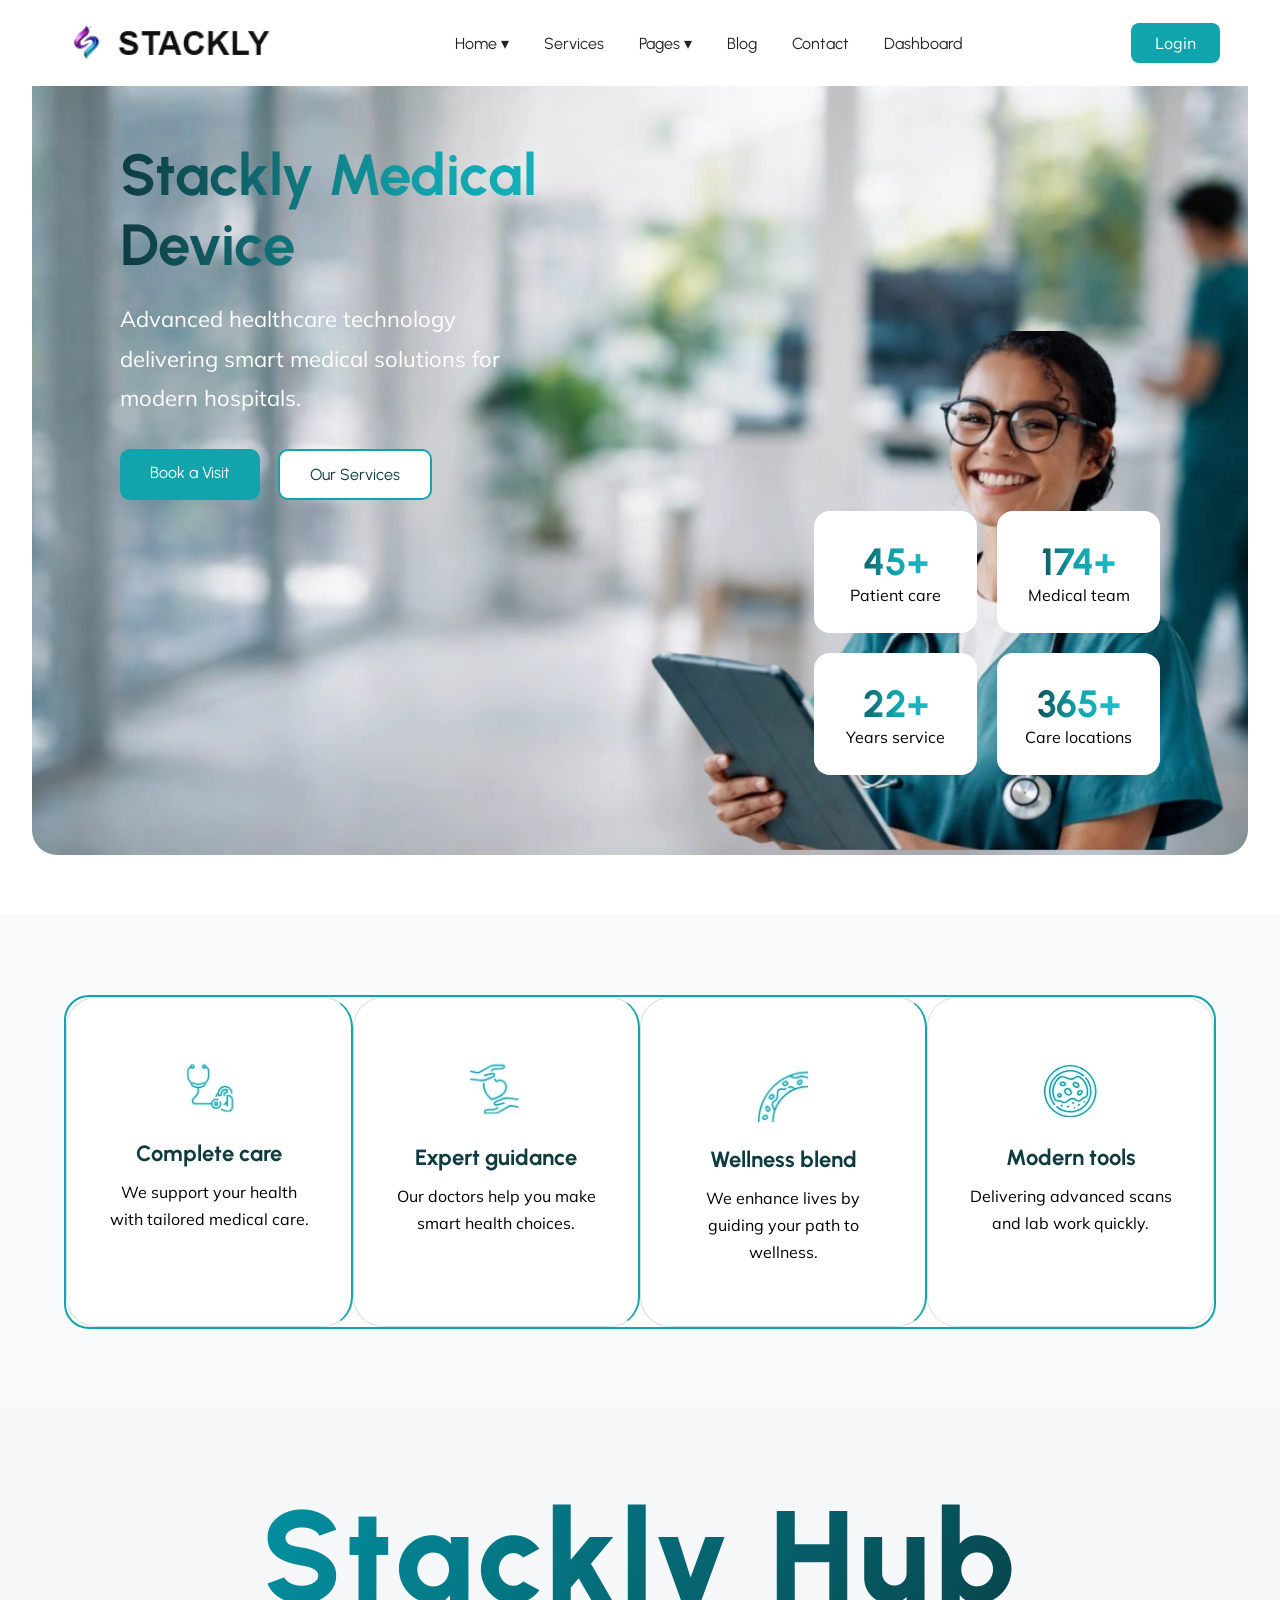
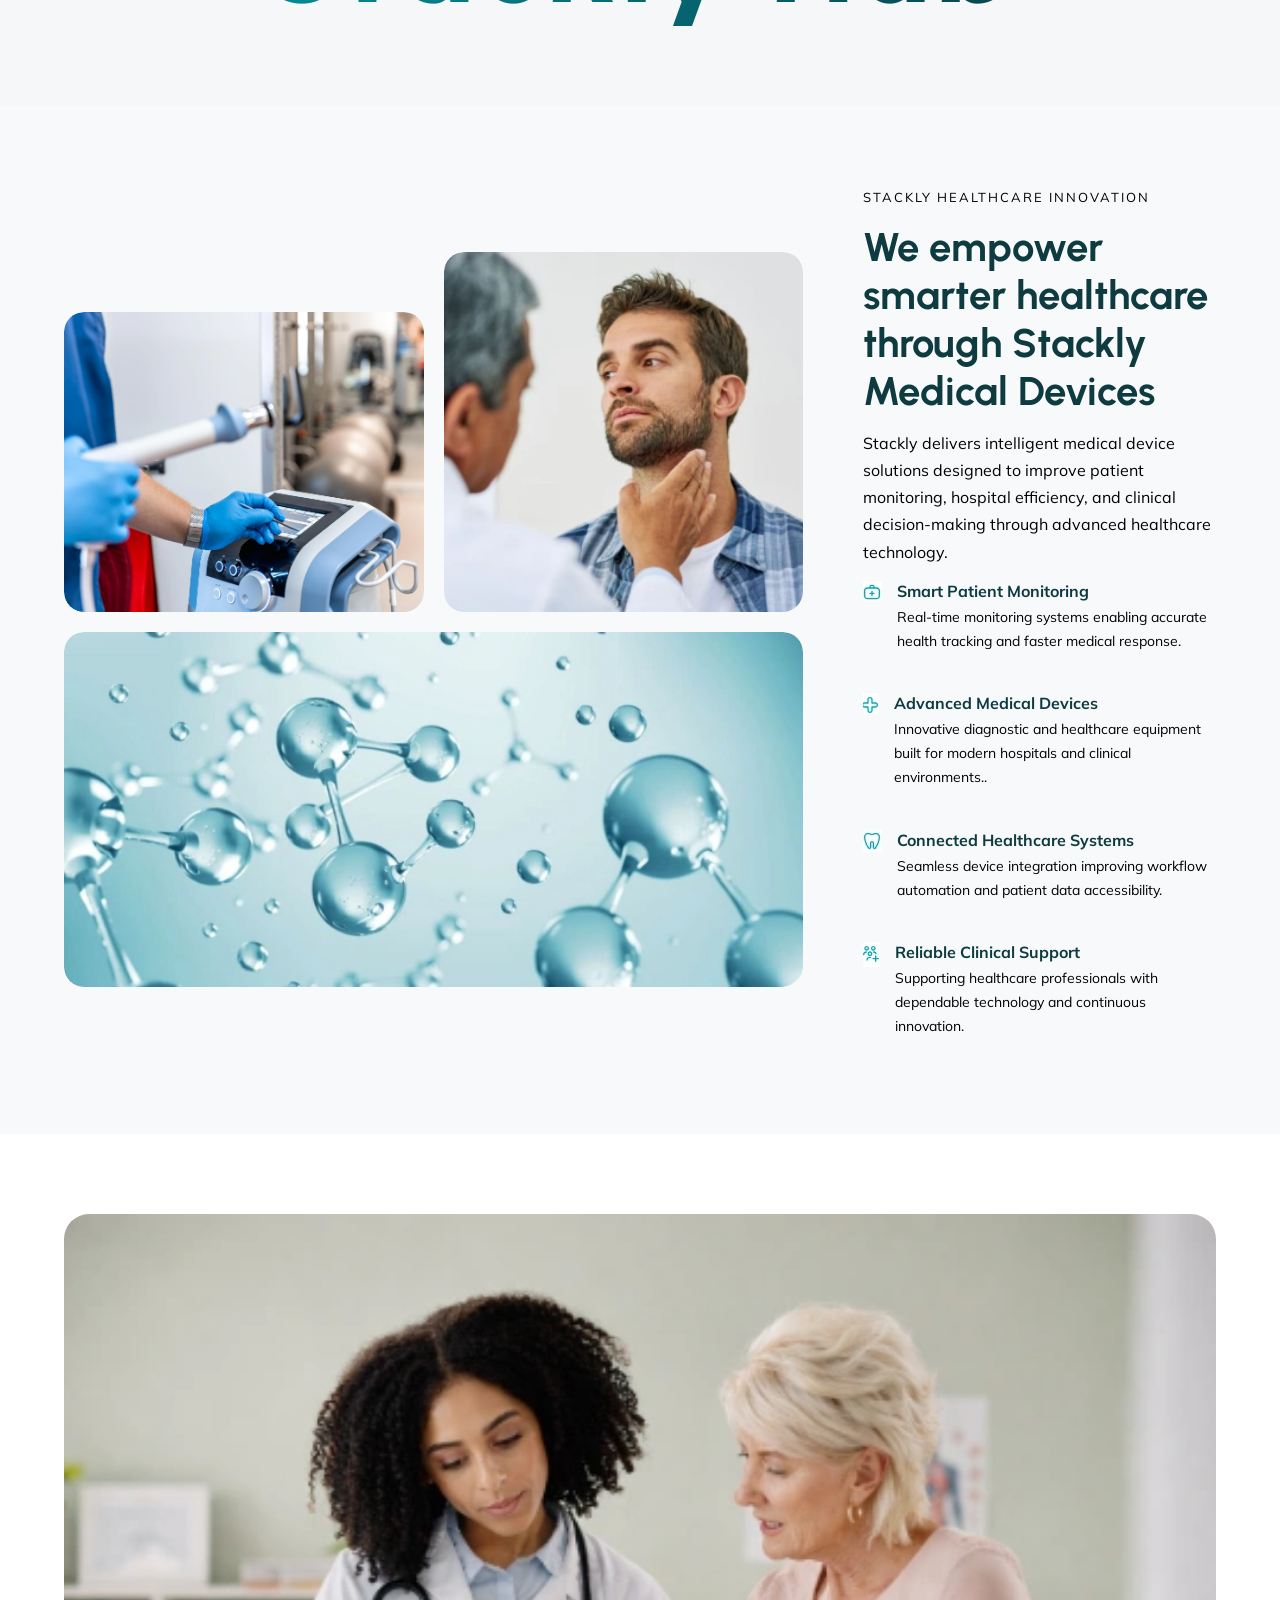
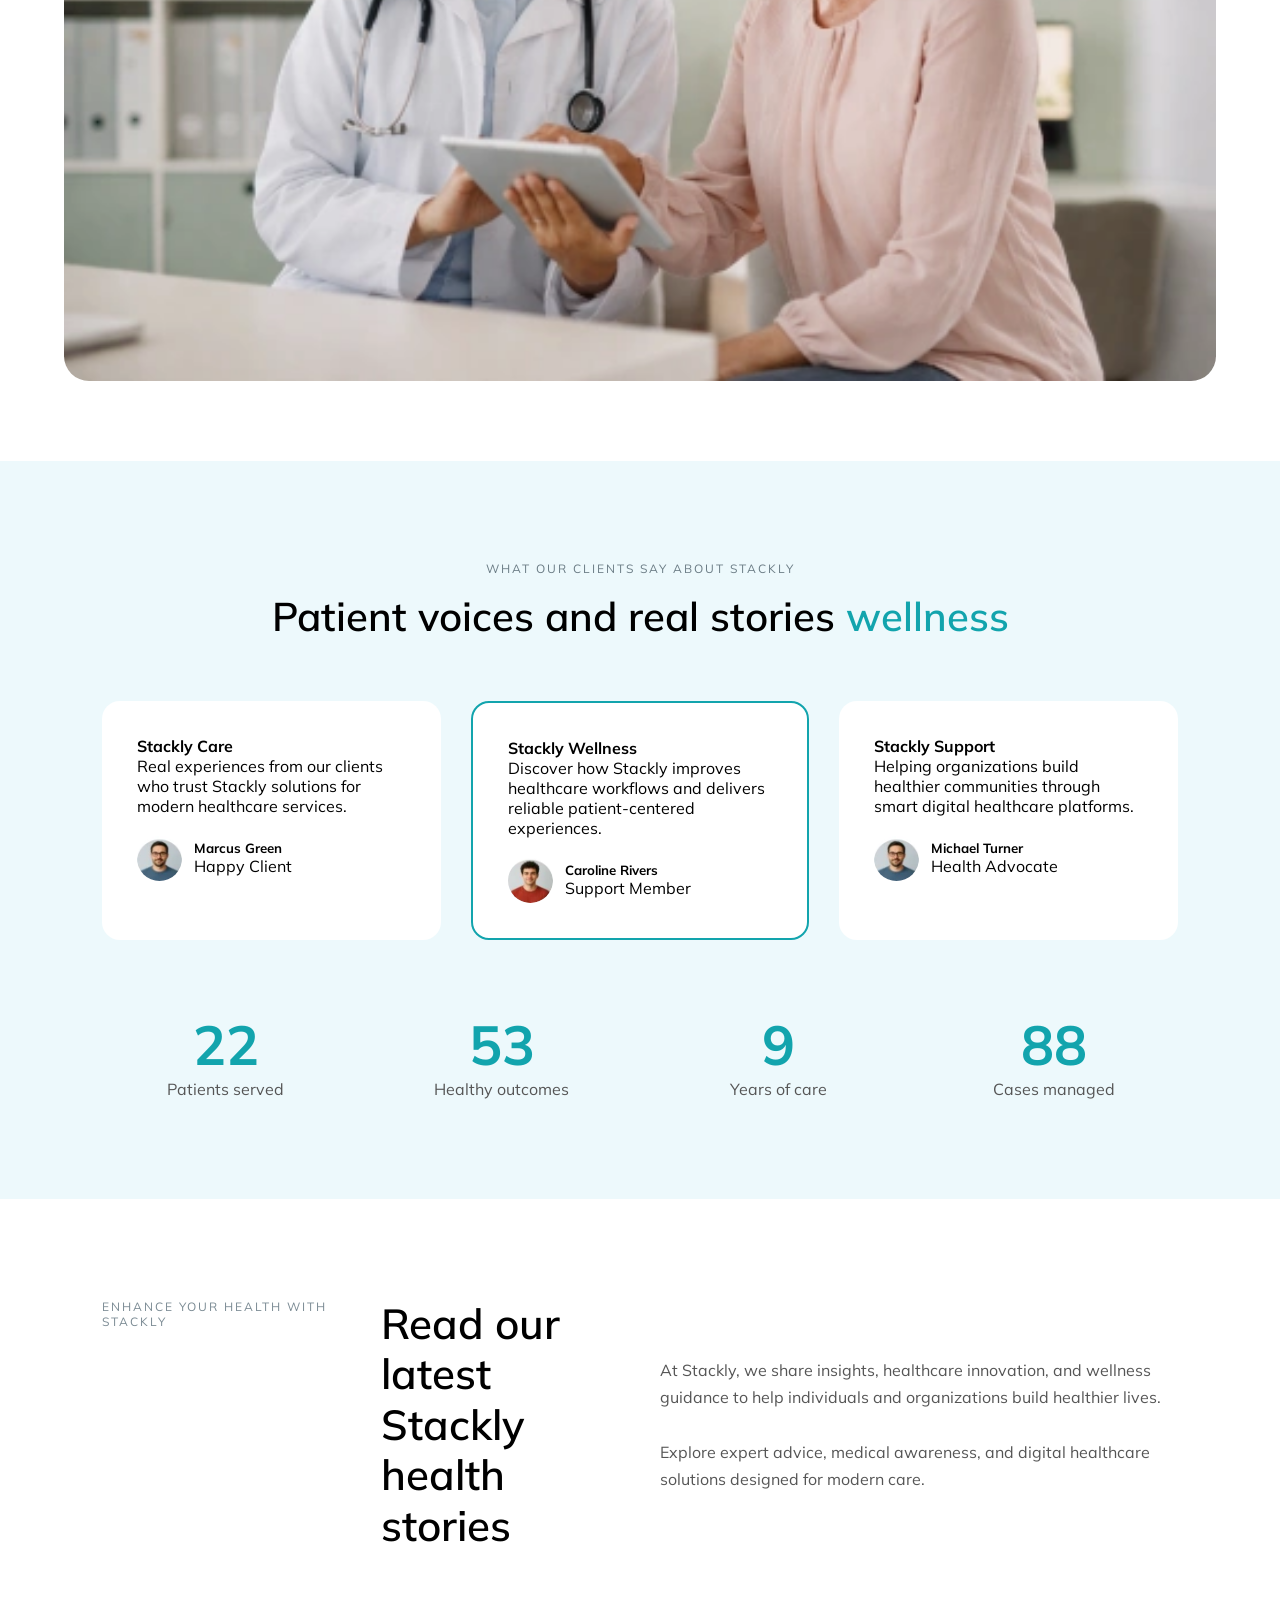
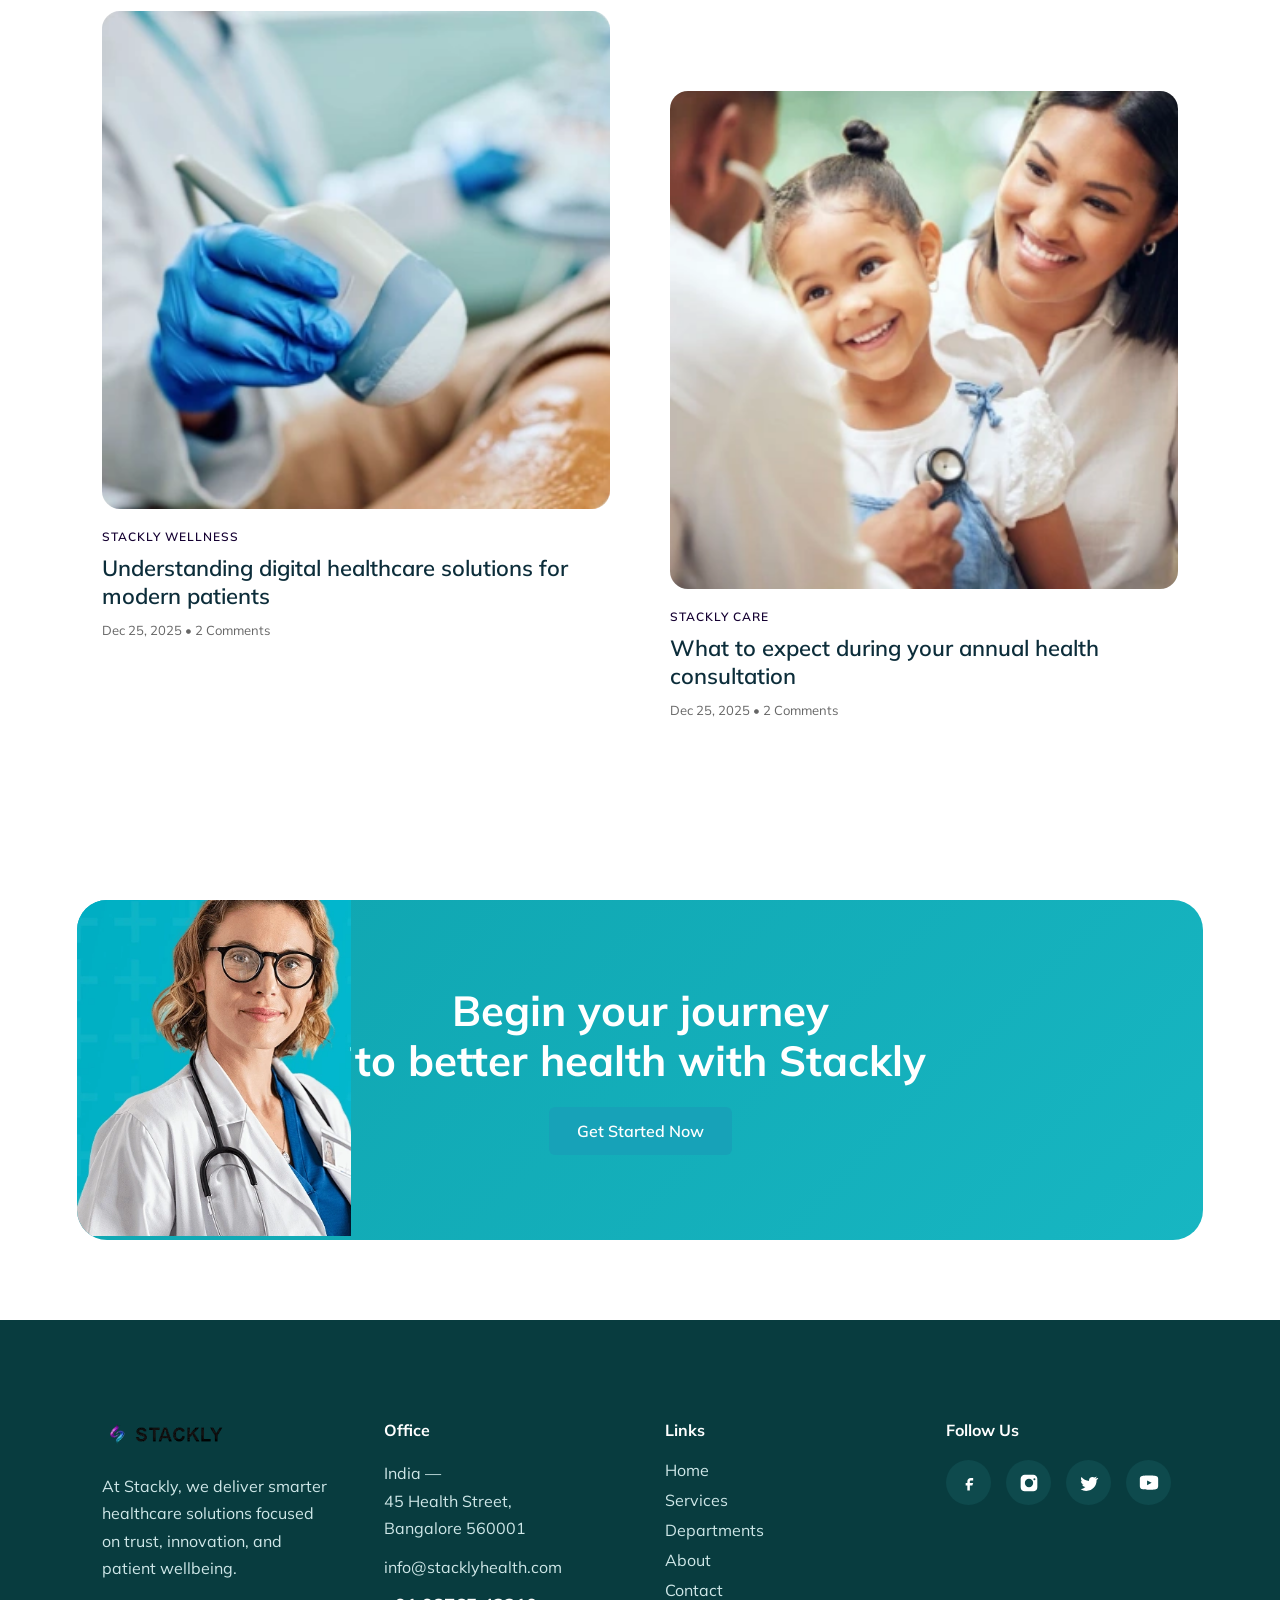
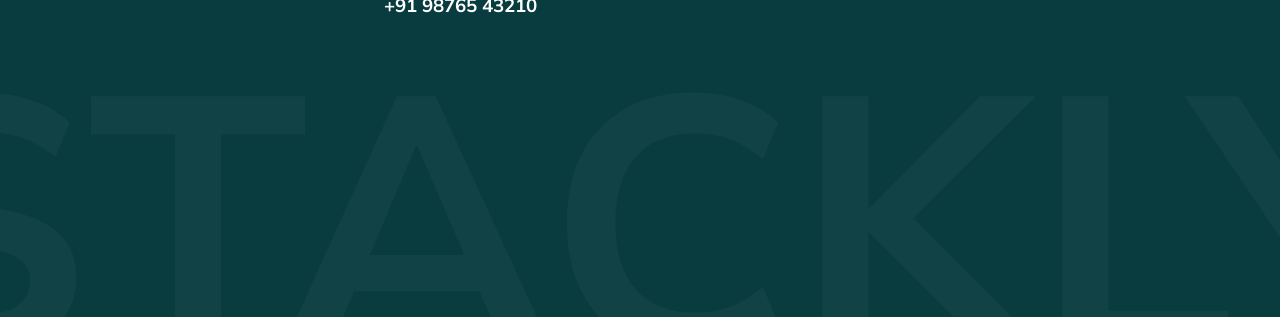
==== commit 04130bd6: "new commit" ====
--- a/index.html
+++ b/index.html
@@ -21,7 +21,7 @@
 <header class="header">
 
 <div class="logo">
-<img src="images/bank.webp">
+<img src="images/logo2.webp">
 </div>
 
 <nav class="nav" id="nav">
@@ -58,7 +58,7 @@
 
 <!-- ✅ MOBILE LOGIN -->
 <div class="mobile-login">
-<a href="login.html" class="login-btn desktop-login">
+<a href="Login.html" class="login-btn desktop-login">
 Login
 </a>
 </div>
@@ -66,11 +66,10 @@
 </nav>
 
 <!-- ✅ DESKTOP LOGIN -->
-<a href="login.html" class="login-btn desktop-login">
+<a href="Login.html" class="login-btn desktop-login">
 Login
 </a>
 
-</button>
 
 <div class="hamburger" id="hamburger">☰</div>
 
@@ -469,7 +468,7 @@
 <div class="footer-container">
 
     <div class="footer-col">
-        <img src="images/bank.webp" class="footer-logo">
+        <img src="images/logo2.webp" class="footer-logo">
 
         <p>
             At Stackly, we deliver smarter healthcare
--- a/style.css
+++ b/style.css
@@ -4563,7 +4563,131 @@
 
 
 .logo img{
-height:100px;   /* increase size */
+height:50px;   /* increase size */
 width:auto;
 display:block;
+}
+
+
+.stackly-pricing {
+  padding: 80px 20px;
+  text-align: center;
+}
+
+.pricing-tag {
+  color: #0d5c63;
+  font-weight: 600;
+}
+
+.pricing-title {
+  font-size: 40px;
+  margin: 20px 0 40px;
+}
+
+/* TOGGLE */
+.pricing-toggle {
+  display: inline-flex;
+  background: #e6f0f2;
+  border-radius: 50px;
+  padding: 5px;
+  margin-bottom: 60px;
+}
+
+.pricing-toggle button {
+  padding: 10px 25px;
+  border: none;
+  background: transparent;
+  cursor: pointer;
+  font-weight: 600;
+  border-radius: 50px;
+  transition: 0.3s;
+  color: #333;
+}
+
+.pricing-toggle button.active {
+  background: #0d5c63;
+  color: #fff;
+}
+
+/* GRID */
+.pricing-grid {
+  display: flex;
+  gap: 40px;
+  justify-content: center;
+  flex-wrap: wrap;
+}
+
+.price-card {
+  width: 320px;
+  padding: 40px 30px;
+  border: 1px solid #e0e0e0;
+  border-radius: 20px;
+  transition: 0.3s;
+}
+
+.price-card.active-plan {
+  border: 2px solid #0d5c63;
+}
+
+.price {
+  font-size: 40px;
+  color: #0d5c63;
+  margin: 15px 0;
+}
+
+.duration {
+  color: #777;
+}
+
+.price-card ul {
+  text-align: left;
+  margin: 20px 0;
+}
+
+.plan-btn {
+  display: inline-block;
+  padding: 12px 25px;
+  background: #0d5c63;
+  color: white;
+  text-decoration: none;
+  border-radius: 8px;
+  transition: 0.3s;
+}
+
+.plan-btn:hover {
+  background: #083c3f;
+}
+
+/* RESPONSIVE */
+@media (max-width: 992px) {
+  .pricing-grid {
+    flex-direction: column;
+    align-items: center;
+  }
+}
+
+#errorMsg {
+  color: red;
+  margin-top: 10px;
+  font-size: 14px;
+}
+
+input.error,
+textarea.error {
+  border: 2px solid red;
+}
+
+
+.subscribe-btn {
+  display: inline-block;
+  padding: 12px 25px;
+  background: #0d5c63;
+  color: #fff;
+  text-decoration: none;
+  border-radius: 8px;
+  transition: 0.3s;
+}
+
+.subscribe-btn:hover {
+  background: #083c3f;
 }
